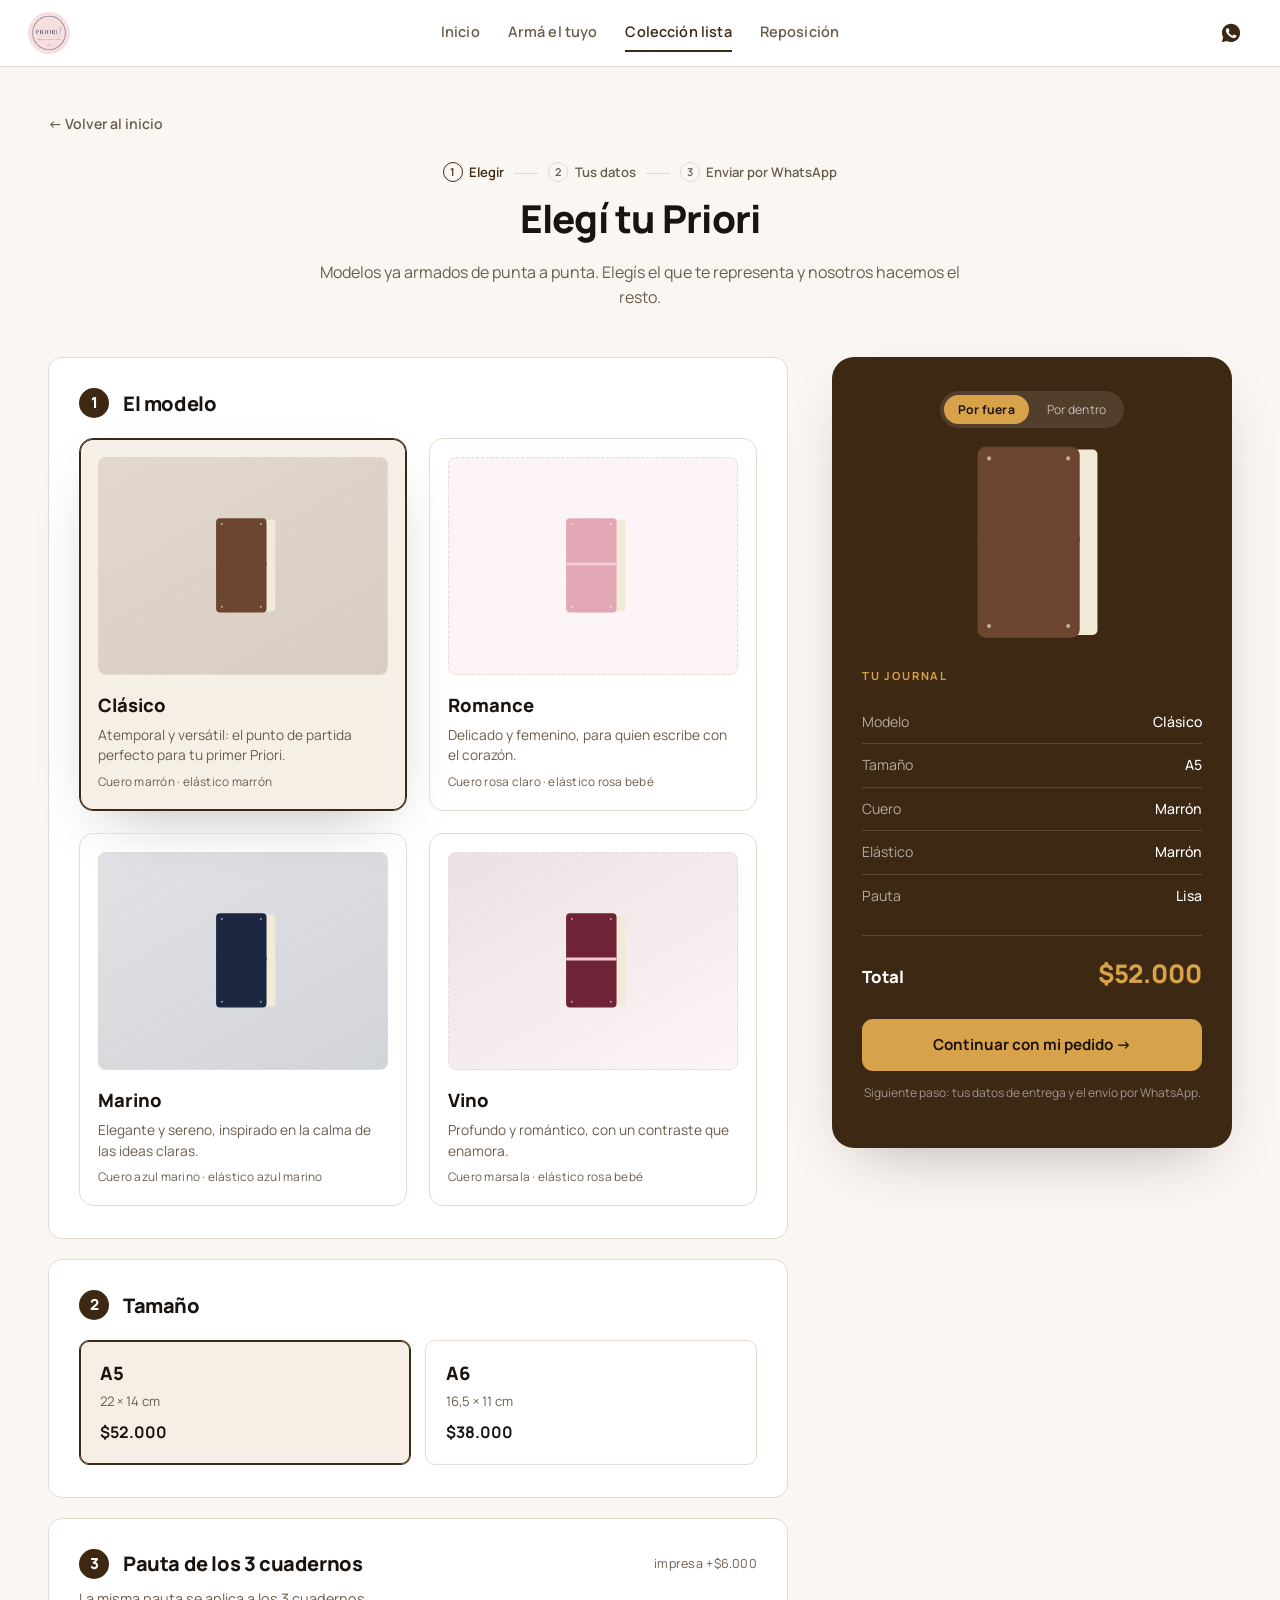
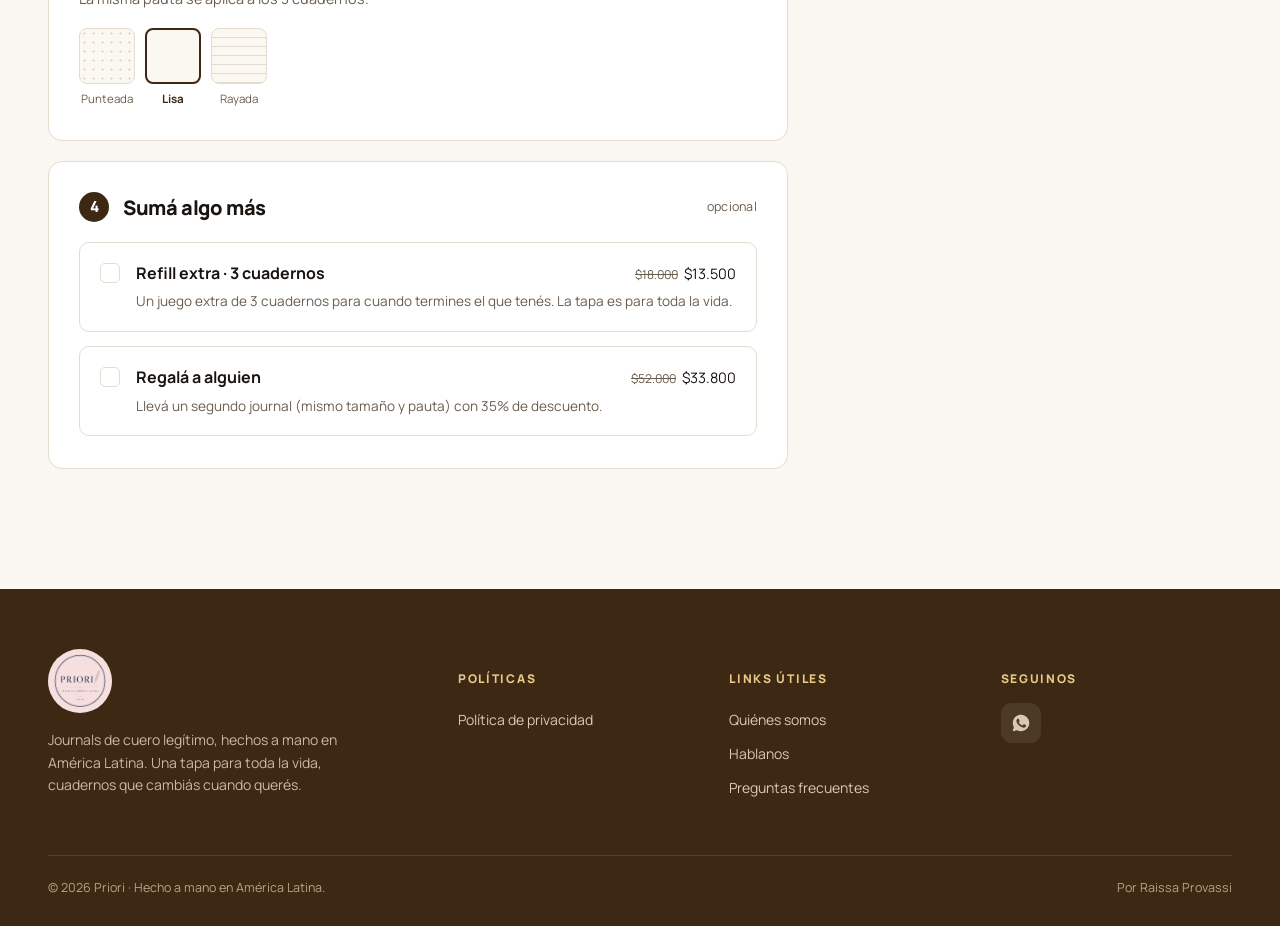
==== coleccion.html @ b3c318c1 "Rebuild do site Priori baseado na estrutura do Estudio Relier Site multi-pagina (index, personalizar" ====
<!DOCTYPE html>
<html lang="es">
<head>
<meta charset="UTF-8">
<meta name="viewport" content="width=device-width, initial-scale=1.0">
<title>Elegí tu Priori · Colección lista</title>
<meta name="description" content="Modelos Priori ya armados de punta a punta. Elegí el que te representa y nosotros hacemos el resto.">
<link rel="stylesheet" href="assets/css/tokens.css">
<link rel="stylesheet" href="assets/css/layout.css">
<link rel="stylesheet" href="assets/css/configurator.css">
</head>
<body data-page="coleccion">

<div id="site-nav"></div>

<div class="flow-page">
  <div class="container">
    <a class="flow-back" href="index.html">← Volver al inicio</a>
    <div class="flow-steps">
      <div class="flow-step now"><span class="dot">1</span> Elegir</div>
      <div class="flow-sep"></div>
      <div class="flow-step"><span class="dot">2</span> Tus datos</div>
      <div class="flow-sep"></div>
      <div class="flow-step"><span class="dot">3</span> Enviar por WhatsApp</div>
    </div>
    <div class="flow-head">
      <h1>Elegí tu Priori</h1>
      <p>Modelos ya armados de punta a punta. Elegís el que te representa y nosotros hacemos el resto.</p>
    </div>

    <div class="configurator">
      <div class="steps">

        <div class="step-card">
          <div class="step-head"><div class="step-head-left"><span class="step-num">1</span><h3>El modelo</h3></div></div>
          <div class="preset-grid" id="presetGrid"></div>
        </div>

        <div class="step-card">
          <div class="step-head"><div class="step-head-left"><span class="step-num">2</span><h3>Tamaño</h3></div></div>
          <div class="option-grid" id="collSizeGrid"></div>
        </div>

        <div class="step-card">
          <div class="step-head">
            <div class="step-head-left"><span class="step-num">3</span><h3>Pauta de los 3 cuadernos</h3></div>
            <span class="step-note">impresa +<span id="collPautaHint"></span></span>
          </div>
          <p class="step-sub">La misma pauta se aplica a los 3 cuadernos.</p>
          <div class="pauta-row" id="collPautaRow"></div>
        </div>

        <div class="step-card">
          <div class="step-head"><div class="step-head-left"><span class="step-num">4</span><h3>Sumá algo más</h3></div><span class="step-note">opcional</span></div>
          <div id="collAddonsWrap"></div>
        </div>

      </div>

      <aside class="sidebar">
        <div class="sidebar-card">
          <div class="preview-tabs" id="collPreviewTabs">
            <button type="button" class="preview-tab active" data-side="fuera">Por fuera</button>
            <button type="button" class="preview-tab" data-side="dentro">Por dentro</button>
          </div>
          <div class="sidebar-preview" id="collPreviewBox"></div>
          <p class="sidebar-title">Tu journal</p>
          <div id="collSummary"></div>
          <div class="sum-total"><span class="k">Total</span><span class="v" id="collTotal">$0</span></div>
          <button class="btn btn-couro btn-block" id="collContinueBtn">Continuar con mi pedido →</button>
          <p class="sidebar-note">Siguiente paso: tus datos de entrega y el envío por WhatsApp.</p>
        </div>
      </aside>
    </div>
  </div>
</div>

<div class="mobile-order-bar" id="mobileOrderBar">
  <div class="moa-total"><span class="lbl">Total</span><span class="val" id="collTotalMobile">$0</span></div>
  <button class="btn btn-couro" id="collContinueBtnMobile">Continuar →</button>
</div>

<div id="site-footer"></div>

<script src="assets/js/data.js"></script>
<script src="assets/js/ui.js"></script>
<script src="assets/js/preview.js"></script>
<script src="assets/js/addons.js"></script>
<script src="assets/js/order.js"></script>
<script src="assets/js/chrome.js"></script>
<script src="assets/js/coleccion.js"></script>
</body>
</html>
---- assets/css/tokens.css ----
/* ============================================================
   PRIORI — tokens de diseño (paleta y tipografía basadas en la
   referencia de la clienta: catalogo.estudiorelier.com)
   ============================================================ */

@import url('https://fonts.googleapis.com/css2?family=Manrope:wght@400;500;600;700;800&display=swap');

:root{
  /* paleta */
  --couro:#3D2913;
  --couro-2:#4d3419;
  --ink:#1a1410;
  --cream:#FAF7F2;
  --card:#F5EFE6;
  --card-2:#E8DFD3;
  --muted:#6B5D4D;
  --marsala:#7d2c3a;
  --line:#e4dccf;
  --gold:#d8a24a;
  --wpp:#25a35a;
  --wpp-dark:#1f8f4e;
  --white:#FFFFFF;

  --shadow: 0 24px 60px -28px rgba(26,20,16,.35);
  --r-sm:10px;
  --r-md:14px;
  --r-lg:22px;
  --container:1240px;
  --ff-body:'Manrope', -apple-system, sans-serif;
}

*,*::before,*::after{ box-sizing:border-box; }
html{ scroll-behavior:smooth; }
@media (prefers-reduced-motion: reduce){
  html{ scroll-behavior:auto; }
  *,*::before,*::after{ animation-duration:.001ms !important; transition-duration:.001ms !important; scroll-behavior:auto !important; }
}
body{
  margin:0;
  background:var(--cream);
  color:var(--ink);
  font-family:var(--ff-body);
  font-weight:400;
  font-size:16px;
  line-height:1.6;
  -webkit-font-smoothing:antialiased;
}
h1,h2,h3,h4{
  font-family:var(--ff-body);
  color:var(--ink);
  font-weight:800;
  line-height:1.15;
  letter-spacing:-.02em;
  margin:0 0 .5em;
}
p{ margin:0 0 1em; color:var(--muted); }
a{ color:inherit; text-decoration:none; }
img,svg{ display:block; max-width:100%; }
button{ font-family:inherit; cursor:pointer; }
input,textarea,select{ font-family:inherit; font-size:1rem; }
:focus-visible{ outline:2px solid var(--couro); outline-offset:2px; }

.container{ max-width:var(--container); margin:0 auto; padding:0 28px; }
.eyebrow{
  font-family:var(--ff-body); text-transform:uppercase; letter-spacing:.16em;
  font-size:.72rem; font-weight:700; color:var(--marsala); margin:0 0 .8em;
}
.section{ padding:96px 0; }
@media (max-width:720px){ .section{ padding:64px 0; } }
.center{ text-align:center; }
.lede{ font-size:1.1rem; color:var(--muted); max-width:56ch; }
.center .lede{ margin-left:auto; margin-right:auto; }

/* botões */
.btn{
  display:inline-flex; align-items:center; justify-content:center; gap:.5em;
  font-family:var(--ff-body); font-weight:700; font-size:.95rem;
  padding:.95rem 1.8rem; border-radius:11px; border:none; cursor:pointer;
  transition: background .15s ease, transform .15s ease, box-shadow .15s ease, border-color .15s ease;
  white-space:nowrap;
}
.btn-couro{ background:var(--couro); color:#fff; }
.btn-couro:hover{ background:var(--couro-2); transform:translateY(-1px); }
.btn-ghost{ background:#fff; color:var(--couro); border:1.5px solid var(--line); }
.btn-ghost:hover{ border-color:var(--couro); }
.btn-ghost.on-dark{ background:transparent; color:#fff; border-color:rgba(255,255,255,.4); }
.btn-ghost.on-dark:hover{ border-color:#fff; }
.btn-wpp{ background:var(--wpp); color:#fff; }
.btn-wpp:hover{ background:var(--wpp-dark); }
.btn-block{ width:100%; }
.btn[disabled]{ opacity:.45; cursor:not-allowed; }
.link-arrow{ font-weight:700; color:var(--couro); border-bottom:1px solid var(--line); padding-bottom:2px; transition:border-color .2s; }
.link-arrow:hover{ border-color:var(--couro); }

/* reveal on scroll */
.reveal{ opacity:0; transform:translateY(20px); transition:opacity .7s ease, transform .7s ease; }
.reveal.in-view{ opacity:1; transform:translateY(0); }

/* placeholders de foto (mientras no llegan las fotos reales) */
.photo-slot{
  position:relative; border:1.5px dashed var(--line); border-radius:var(--r-sm);
  background:var(--card); display:flex; align-items:center; justify-content:center; text-align:center;
  overflow:hidden;
}
.photo-slot span{ font-size:.72rem; letter-spacing:.04em; color:var(--muted); padding:0 10px; }
.photo-slot.on-dark{ border-color:rgba(255,255,255,.3); background:rgba(255,255,255,.06); }
.photo-slot.on-dark span{ color:rgba(255,255,255,.6); }

.visually-hidden{ position:absolute; width:1px; height:1px; overflow:hidden; clip:rect(0 0 0 0); }
---- assets/css/layout.css ----
/* ============================================================
   PRIORI — nav, footer y elementos de layout compartidos
   ============================================================ */

/* ---- nav ---- */
.pr-nav{ position:sticky; top:0; z-index:200; background:#fff; border-bottom:1px solid var(--line); }
.pr-nav-in{ max-width:1280px; margin:0 auto; padding:0 28px; height:66px; display:grid; grid-template-columns:1fr auto 1fr; align-items:center; gap:16px; }
.pr-logo{ justify-self:start; display:flex; align-items:center; }
.pr-logo img{ height:42px; width:42px; border-radius:50%; display:block; }
.pr-links{ justify-self:center; display:flex; gap:28px; }
.pr-links a{ color:var(--muted); font-size:14.5px; font-weight:600; letter-spacing:.01em; padding:6px 0; border-bottom:2px solid transparent; white-space:nowrap; transition:color .15s, border-color .15s; }
.pr-links a:hover{ color:var(--couro); }
.pr-links a.on{ color:var(--couro); border-bottom-color:var(--couro); }
.pr-right{ justify-self:end; display:flex; align-items:center; }
.pr-wpp-link{ display:flex; align-items:center; justify-content:center; color:var(--couro); width:42px; height:42px; border-radius:11px; transition:background .15s; }
.pr-wpp-link:hover{ background:var(--card); }
.pr-wpp-link svg{ width:22px; height:22px; }
.pr-burger{ display:none; width:42px; height:42px; border:none; background:none; cursor:pointer; flex-direction:column; justify-content:center; align-items:center; gap:5px; border-radius:11px; }
.pr-burger:hover{ background:var(--card); }
.pr-burger span{ width:22px; height:2px; background:var(--couro); border-radius:2px; transition:transform .2s, opacity .2s; }
.pr-nav.menu-open .pr-burger span:nth-child(1){ transform:translateY(7px) rotate(45deg); }
.pr-nav.menu-open .pr-burger span:nth-child(2){ opacity:0; }
.pr-nav.menu-open .pr-burger span:nth-child(3){ transform:translateY(-7px) rotate(-45deg); }
@media (max-width:920px){
  .pr-nav-in{ grid-template-columns:1fr auto; padding:0 18px; }
  .pr-burger{ display:flex; }
  .pr-links{
    position:absolute; top:66px; left:0; right:0; background:#fff; border-bottom:1px solid var(--line);
    flex-direction:column; gap:0; padding:6px 0; box-shadow:0 22px 30px -18px rgba(26,20,16,.25);
    transform:translateY(-10px); opacity:0; pointer-events:none; transition:opacity .2s, transform .2s;
  }
  .pr-nav.menu-open .pr-links{ opacity:1; transform:none; pointer-events:auto; }
  .pr-links a{ padding:14px 22px; width:100%; border-bottom:none; }
}

/* ---- marquee ---- */
.marquee-strip{ background:var(--card); border-top:1px solid var(--line); border-bottom:1px solid var(--line); padding:14px 0; overflow:hidden; }
.marquee-track{ display:flex; white-space:nowrap; animation:scroll-left 24s linear infinite; width:max-content; will-change:transform; }
@keyframes scroll-left{ from{ transform:translateX(0); } to{ transform:translateX(-50%); } }
.marquee-set{ font-size:.95rem; font-weight:600; color:var(--muted); letter-spacing:.01em; }

/* ---- flow steps (indicador de pasos) ---- */
.flow-page{ background:var(--cream); min-height:100vh; padding:44px 0 100px; }
.flow-back{ display:inline-flex; align-items:center; gap:.5em; color:var(--muted); font-size:.88rem; margin-bottom:26px; font-weight:600; }
.flow-back:hover{ color:var(--couro); }
.flow-steps{ display:flex; justify-content:center; gap:10px; margin-bottom:14px; flex-wrap:wrap; }
.flow-step{ display:flex; align-items:center; gap:.5em; font-size:.82rem; color:var(--muted); font-weight:600; }
.flow-step .dot{ width:20px; height:20px; border-radius:50%; border:1px solid var(--line); display:flex; align-items:center; justify-content:center; font-size:.68rem; }
.flow-step.done .dot{ background:var(--couro); color:#fff; border-color:var(--couro); }
.flow-step.now{ color:var(--couro); }
.flow-step.now .dot{ border-color:var(--couro); color:var(--couro); }
.flow-sep{ width:24px; height:1px; background:var(--line); align-self:center; margin-top:2px; }
.flow-head{ text-align:center; max-width:640px; margin:0 auto 46px; }
.flow-head h1{ font-size:clamp(1.8rem,3.6vw,2.4rem); }
.flow-head p{ color:var(--muted); }
.flow-eyebrow{ text-align:center; }

/* ---- footer ---- */
.pr-foot{ background:var(--couro); color:#e6d9c8; padding:60px 0 28px; }
.pr-foot-in{ max-width:1240px; margin:0 auto; padding:0 28px; }
.pr-foot .foot-grid{ display:grid; grid-template-columns:1.6fr 1fr 1fr 1fr; gap:40px; }
.pr-foot .foot-brand .flogo{ width:64px; height:64px; border-radius:50%; margin-bottom:16px; }
.pr-foot .foot-brand p{ font-size:14px; color:#c9b8a2; line-height:1.6; max-width:34ch; }
.pr-foot .foot-col h5{ font-size:12px; font-weight:800; letter-spacing:.14em; text-transform:uppercase; color:#e9c98a; margin-bottom:14px; }
.pr-foot .foot-col a{ display:block; font-size:14px; color:#d8c8b4; padding:6px 0; transition:color .15s; }
.pr-foot .foot-col a:hover{ color:#fff; }
.pr-foot .foot-social{ display:flex; gap:12px; margin-top:2px; }
.pr-foot .foot-social a{ width:40px; height:40px; border-radius:11px; background:rgba(255,255,255,.08); display:flex; align-items:center; justify-content:center; padding:0; transition:background .15s; }
.pr-foot .foot-social a:hover{ background:rgba(255,255,255,.18); }
.pr-foot .foot-social svg{ width:20px; height:20px; }
.pr-foot .foot-bottom{ margin-top:44px; padding-top:22px; border-top:1px solid rgba(255,255,255,.12); display:flex; justify-content:space-between; gap:16px; flex-wrap:wrap; font-size:12.5px; color:#b7a488; }
@media (max-width:1000px){
  .pr-foot .foot-grid{ grid-template-columns:1fr 1fr; gap:32px; }
  .pr-foot .foot-brand{ grid-column:1/-1; }
}
@media (max-width:560px){ .pr-foot .foot-grid{ grid-template-columns:1fr; } }

/* ---- páginas de contenido (sobre, dudas, privacidad) ---- */
.pr-doc{ max-width:760px; margin:0 auto; padding:60px 28px 90px; }
.pr-doc .eyebrow{ text-align:left; }
.pr-doc h1{ font-size:clamp(28px,5vw,42px); margin-top:8px; }
.pr-doc .upd{ color:var(--muted); font-size:13.5px; margin-top:8px; }
.pr-doc article{ margin-top:14px; }
.pr-doc article h2{ font-size:20px; font-weight:800; margin-top:34px; }
.pr-doc article p{ color:#4a4034; margin-top:12px; line-height:1.75; }
.pr-doc article ul{ margin-top:12px; padding-left:22px; }
.pr-doc article li{ color:#4a4034; margin-top:7px; line-height:1.7; }
.pr-doc article a{ color:var(--couro); font-weight:600; }
.pr-doc .pendiente{ color:var(--marsala); font-weight:700; font-style:italic; }
.pr-doc .doc-cta{ margin-top:40px; padding-top:28px; border-top:1px solid var(--line); }

/* ---- FAQ (details/summary nativo) ---- */
.faq-item{ border-bottom:1px solid var(--line); padding:22px 0; }
.faq-item summary{ cursor:pointer; font-weight:700; color:var(--ink); font-size:1.02rem; list-style:none; display:flex; justify-content:space-between; align-items:center; gap:16px; }
.faq-item summary::-webkit-details-marker{ display:none; }
.faq-item summary::after{ content:'+'; font-size:1.4rem; color:var(--couro); flex:none; transition:transform .2s; }
.faq-item[open] summary::after{ content:'−'; }
.faq-item p{ margin-top:12px; color:var(--muted); line-height:1.7; }
---- assets/css/configurator.css ----
/* ============================================================
   PRIORI — configurador (personalizar / colección / reposición)
   y formulario de entrega. Reglas portadas del index.html
   original, con los tokens de color nuevos.
   ============================================================ */

.configurator{ display:grid; grid-template-columns:1fr 400px; gap:44px; align-items:start; }
@media (max-width:980px){ .configurator{ grid-template-columns:1fr; } }
.configurator > .steps{ min-width:0; }

.step-card{ background:#fff; border:1px solid var(--line); border-radius:var(--r-md); padding:30px 30px 32px; margin-bottom:20px; }
.step-head{ display:flex; align-items:center; justify-content:space-between; gap:14px; margin-bottom:20px; flex-wrap:wrap; }
.step-head-left{ display:flex; align-items:center; gap:14px; }
.step-num{ width:30px; height:30px; border-radius:50%; background:var(--couro); color:#fff; display:flex; align-items:center; justify-content:center; font-weight:800; font-size:.95rem; flex:none; }
.step-head h3{ font-size:1.25rem; margin:0; }
.step-note{ font-size:.78rem; color:var(--muted); letter-spacing:.02em; }
.step-sub{ color:var(--muted); font-size:.9rem; margin:-12px 0 18px; }

.option-grid{ display:flex; flex-wrap:wrap; gap:14px; }
.size-option{ flex:1 1 220px; border:1px solid var(--line); border-radius:var(--r-sm); padding:18px 20px; cursor:pointer; transition:all .2s; }
.size-option:hover{ border-color:var(--couro); }
.size-option.selected{ border-color:var(--couro); background:var(--card); box-shadow:inset 0 0 0 1px var(--couro); }
.size-option .sz-name{ font-weight:800; font-size:1.15rem; color:var(--ink); }
.size-option .sz-dim{ font-size:.82rem; color:var(--muted); margin:.2em 0 .6em; }
.size-option .sz-price{ font-weight:700; }

.swatch-row{ display:flex; flex-wrap:wrap; gap:18px; }
.swatch-item{ display:flex; flex-direction:column; align-items:center; gap:8px; cursor:pointer; width:64px; }
.swatch{ width:42px; height:42px; border-radius:50%; border:2px solid rgba(0,0,0,.06); box-shadow:inset 0 0 0 1px rgba(255,255,255,.25); transition:box-shadow .2s, transform .2s; }
.swatch-item:hover .swatch{ transform:translateY(-2px); }
.swatch-item.selected .swatch{ box-shadow:0 0 0 3px var(--cream), 0 0 0 5px var(--couro); }
.swatch-item span{ font-size:.72rem; color:var(--muted); text-align:center; line-height:1.2; }
.swatch-item.selected span{ color:var(--couro); font-weight:700; }

.notebook-block{ border:1px solid var(--line); border-radius:var(--r-sm); padding:22px; margin-bottom:16px; }
.notebook-block:last-child{ margin-bottom:0; }
.notebook-block h4{ font-weight:800; font-size:.85rem; text-transform:uppercase; letter-spacing:.08em; color:var(--couro); margin-bottom:16px; }
.nb-row{ margin-bottom:14px; }
.nb-row:last-child{ margin-bottom:0; }
.nb-label{ font-size:.74rem; text-transform:uppercase; letter-spacing:.1em; color:var(--muted); margin-bottom:8px; display:block; }
.pauta-row{ display:flex; gap:10px; flex-wrap:wrap; }
.pauta-option{ display:flex; flex-direction:column; align-items:center; gap:6px; cursor:pointer; }
.pauta-swatch{ width:56px; height:56px; border-radius:8px; border:1px solid var(--line); background:#fbf8f2; position:relative; overflow:hidden; }
.pauta-option.selected .pauta-swatch{ border:2px solid var(--couro); }
.pauta-swatch.p-rayada{ background-image:repeating-linear-gradient(transparent, transparent 8px, var(--line) 8px, var(--line) 9px); }
.pauta-swatch.p-punteada{ background-image:radial-gradient(var(--line) 1px, transparent 1.4px); background-size:9px 9px; }
.pauta-option span{ font-size:.72rem; color:var(--muted); }
.pauta-option.selected span{ color:var(--couro); font-weight:700; }
.nb-price-hint{ font-size:.72rem; color:var(--muted); margin-left:6px; }

.toggle-row{ display:flex; align-items:center; justify-content:space-between; gap:20px; }
.toggle{ position:relative; width:46px; height:26px; background:var(--line); border-radius:999px; flex:none; cursor:pointer; transition:background .25s; }
.toggle::after{ content:''; position:absolute; top:3px; left:3px; width:20px; height:20px; background:#fff; border-radius:50%; transition:transform .25s; box-shadow:0 1px 3px rgba(0,0,0,.25); }
.toggle.on{ background:var(--couro); }
.toggle.on::after{ transform:translateX(20px); }
.engrave-input{ margin-top:16px; display:none; }
.engrave-input.show{ display:block; }
.engrave-input input{ width:100%; padding:.85em 1em; border:1px solid var(--line); border-radius:8px; background:var(--cream); }

.chip-grid{ display:flex; flex-wrap:wrap; gap:12px; }
.chip{ border:1px solid var(--line); border-radius:999px; padding:.6em 1.1em; font-size:.85rem; display:flex; align-items:center; gap:.5em; transition:all .2s; cursor:pointer; }
.chip:hover{ border-color:var(--couro); }
.chip.selected{ background:var(--couro); color:#fff; border-color:var(--couro); }
.chip .chip-price{ opacity:.65; font-size:.8em; }
.charm-chip{ padding:.5em .95em .5em .5em; gap:.75em; }
.charm-photo{ width:38px; height:38px; border-radius:50%; border:1.5px dashed var(--line); display:flex; align-items:center; justify-content:center; font-size:1.2rem; background:var(--cream); flex:none; transition:border-color .2s; }
.charm-chip.selected .charm-photo{ border-color:var(--gold); background:rgba(255,255,255,.15); }
.charm-info{ display:flex; flex-direction:column; align-items:flex-start; line-height:1.35; gap:1px; }
.charm-name{ font-size:.85rem; }
.charm-chip .chip-price{ font-size:.72rem; }

.addon-card{ display:flex; align-items:flex-start; gap:16px; border:1px solid var(--line); border-radius:var(--r-sm); padding:18px 20px; margin-bottom:14px; cursor:pointer; }
.addon-card:last-child{ margin-bottom:0; }
.addon-card:hover{ border-color:var(--couro); }
.addon-card.selected{ border-color:var(--couro); background:var(--card); }
.addon-check{ width:20px; height:20px; border-radius:5px; border:1px solid var(--line); flex:none; margin-top:2px; display:flex; align-items:center; justify-content:center; font-size:.7rem; color:#fff; }
.addon-card.selected .addon-check{ background:var(--couro); border-color:var(--couro); }
.addon-body{ flex:1; }
.addon-top{ display:flex; justify-content:space-between; gap:12px; align-items:baseline; }
.addon-top strong{ font-weight:700; }
.addon-price{ white-space:nowrap; font-size:.9rem; }
.addon-price .was{ text-decoration:line-through; color:var(--muted); margin-right:6px; font-size:.85em; }
.addon-body p{ margin:.35em 0 0; font-size:.85rem; color:var(--muted); }

.preset-grid{ display:grid; grid-template-columns:repeat(2,1fr); gap:22px; }
@media (max-width:700px){ .preset-grid{ grid-template-columns:1fr; } }
.preset-card{ border:1.5px solid var(--line); border-radius:var(--r-md); padding:18px; cursor:pointer; display:flex; flex-direction:column; gap:16px; transition:all .2s; }
.preset-card:hover{ border-color:var(--couro); transform:translateY(-3px); }
.preset-card.selected{ border-color:var(--couro); background:var(--card); box-shadow:inset 0 0 0 1px var(--couro), var(--shadow); }
.preset-photo{ width:100%; aspect-ratio:4/3; border-radius:calc(var(--r-md) - 6px); overflow:hidden; position:relative; display:flex; align-items:center; justify-content:center; }
.preset-photo .journal-svg-preset{ width:74px; }
.preset-card-body{ display:flex; align-items:flex-start; justify-content:space-between; gap:12px; }
.preset-name{ font-weight:800; font-size:1.15rem; color:var(--ink); }
.preset-copy{ font-size:.86rem; color:var(--muted); margin:.35em 0 0; line-height:1.5; }
.preset-desc{ font-size:.74rem; color:var(--muted); margin-top:.6em; letter-spacing:.02em; }
.preset-price{ font-weight:800; font-size:1.15rem; color:var(--marsala); white-space:nowrap; }

/* sidebar (desktop) */
.sidebar{ position:sticky; top:88px; }
.sidebar-card{ background:var(--couro); color:#fff; border-radius:var(--r-lg); padding:34px 30px; box-shadow:var(--shadow); }
.sidebar-preview{ display:flex; justify-content:center; padding:6px 0 22px; min-height:190px; align-items:center; }
.sidebar-preview svg{ width:150px; }
.preview-tabs{ display:flex; gap:4px; background:rgba(255,255,255,.1); padding:4px; border-radius:999px; margin:0 auto 6px; width:max-content; }
.preview-tab{ background:none; border:none; color:rgba(255,255,255,.65); font-family:inherit; font-size:.76rem; letter-spacing:.02em; padding:.5em 1.15em; border-radius:999px; cursor:pointer; transition:all .2s; }
.preview-tab:hover{ color:#fff; }
.preview-tab.active{ background:var(--gold); color:var(--ink); font-weight:700; }
.sidebar-title{ text-transform:uppercase; letter-spacing:.16em; font-size:.7rem; color:var(--gold); margin-bottom:16px; font-weight:700; }
.sum-row{ display:flex; justify-content:space-between; gap:14px; padding:10px 0; border-bottom:1px solid rgba(255,255,255,.14); font-size:.88rem; }
.sum-row:last-of-type{ border-bottom:none; }
.sum-row .k{ color:rgba(255,255,255,.6); }
.sum-row .v{ text-align:right; font-weight:500; }
.sum-total{ display:flex; justify-content:space-between; align-items:baseline; margin-top:18px; padding-top:18px; border-top:1px solid rgba(255,255,255,.14); }
.sum-total .k{ font-weight:800; font-size:1.05rem; }
.sum-total .v{ font-weight:800; font-size:1.6rem; color:var(--gold); }
.sidebar .btn-couro{ margin-top:24px; background:var(--gold); color:var(--ink); }
.sidebar .btn-couro:hover{ background:#e9bd6f; }
.sidebar-note{ text-align:center; font-size:.75rem; color:rgba(255,255,255,.5); margin-top:12px; }

/* barra fija de mobile (reemplaza la sidebar en pantallas chicas) */
.mobile-order-bar{ display:none; }
@media (max-width:980px){
  .sidebar{ display:none; }
  .mobile-order-bar{
    display:flex; align-items:center; justify-content:space-between; gap:16px;
    position:fixed; left:0; right:0; bottom:0; z-index:150;
    background:var(--couro); color:#fff; padding:14px 20px; box-shadow:0 -12px 30px -10px rgba(0,0,0,.35);
  }
  .mobile-order-bar .moa-total{ display:flex; flex-direction:column; }
  .mobile-order-bar .moa-total .lbl{ font-size:.68rem; text-transform:uppercase; letter-spacing:.1em; color:rgba(255,255,255,.6); }
  .mobile-order-bar .moa-total .val{ font-weight:800; font-size:1.2rem; color:var(--gold); }
  .mobile-order-bar .btn{ flex:none; }
  .flow-page{ padding-bottom:110px; } /* espacio para no tapar el contenido */
}

/* delivery form */
.delivery-grid{ display:grid; grid-template-columns:1fr 400px; gap:44px; align-items:start; }
@media (max-width:980px){ .delivery-grid{ grid-template-columns:1fr; } }
.delivery-grid > .form-card{ min-width:0; }
.form-card{ background:#fff; border:1px solid var(--line); border-radius:var(--r-md); padding:34px; }
.form-eyebrow{ text-transform:uppercase; letter-spacing:.14em; font-size:.72rem; color:var(--marsala); font-weight:700; margin-bottom:1.4em; }
.form-grid{ display:grid; grid-template-columns:1fr 1fr; gap:20px; }
.form-grid .full{ grid-column:1/-1; }
@media (max-width:560px){ .form-grid{ grid-template-columns:1fr; } .form-grid .full{ grid-column:auto; } }
.field label{ display:block; font-size:.82rem; color:var(--ink); margin-bottom:.5em; font-weight:600; }
.field label .req{ color:var(--marsala); }
.field input, .field textarea{ width:100%; padding:.85em 1em; border:1px solid var(--line); border-radius:8px; background:var(--cream); color:var(--ink); }
.field input:focus, .field textarea:focus{ border-color:var(--couro); background:#fff; }
.field textarea{ resize:vertical; min-height:90px; }
.form-submit-note{ text-align:center; font-size:.8rem; color:var(--muted); margin-top:14px; }

.empty-state{ text-align:center; padding:60px 20px; color:var(--muted); }
.empty-state a{ color:var(--couro); font-weight:700; }
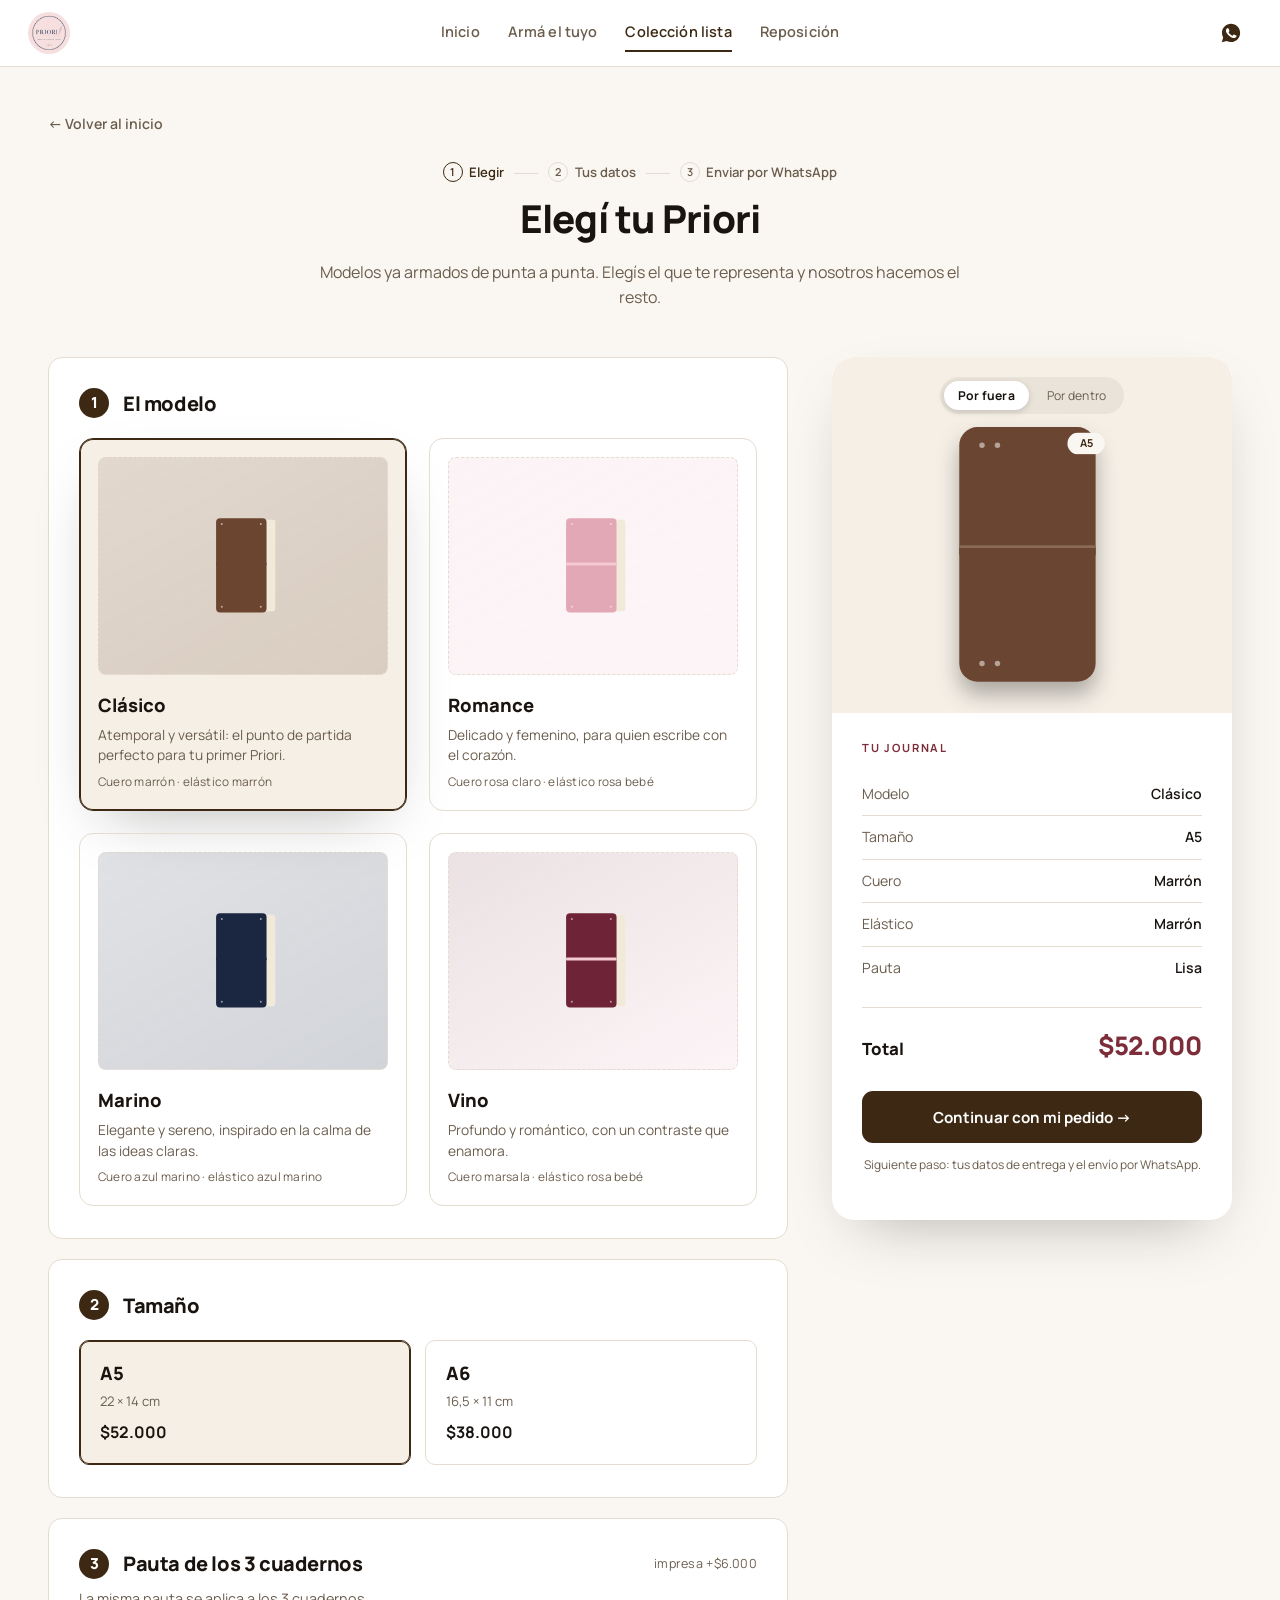
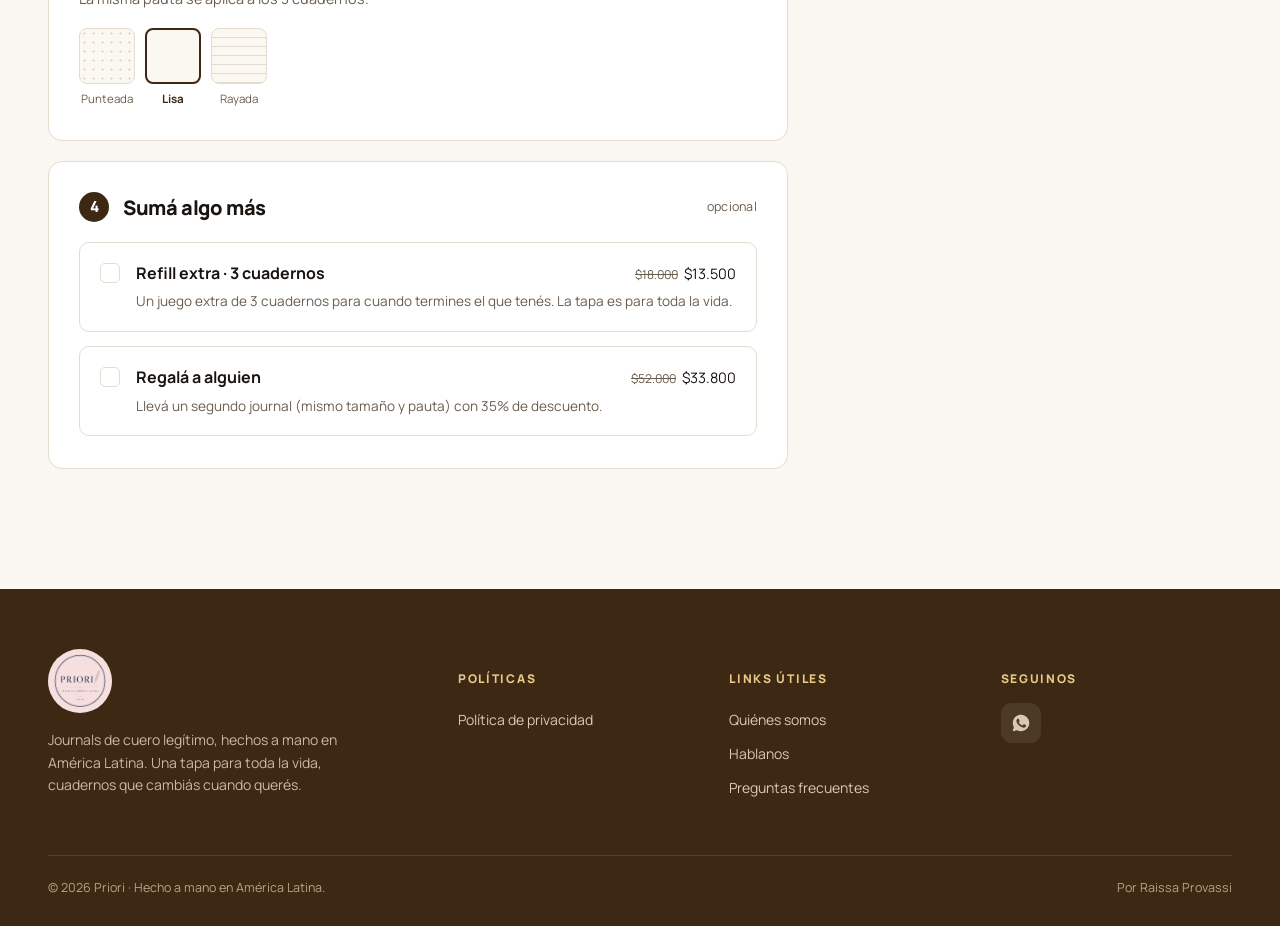
==== commit 32ffa7a7: "Rediseña la sidebar de preview siguiendo la referencia al detalle Fondo beige para la tapa/tabs (ant" ====
--- a/coleccion.html
+++ b/coleccion.html
@@ -59,11 +59,13 @@
 
       <aside class="sidebar">
         <div class="sidebar-card">
-          <div class="preview-tabs" id="collPreviewTabs">
-            <button type="button" class="preview-tab active" data-side="fuera">Por fuera</button>
-            <button type="button" class="preview-tab" data-side="dentro">Por dentro</button>
+          <div class="preview-block">
+            <div class="preview-tabs" id="collPreviewTabs">
+              <button type="button" class="preview-tab active" data-side="fuera">Por fuera</button>
+              <button type="button" class="preview-tab" data-side="dentro">Por dentro</button>
+            </div>
+            <div class="sidebar-preview" id="collPreviewBox"></div>
           </div>
-          <div class="sidebar-preview" id="collPreviewBox"></div>
           <p class="sidebar-title">Tu journal</p>
           <div id="collSummary"></div>
           <div class="sum-total"><span class="k">Total</span><span class="v" id="collTotal">$0</span></div>
--- a/assets/css/configurator.css
+++ b/assets/css/configurator.css
@@ -95,26 +95,28 @@
 .preset-desc{ font-size:.74rem; color:var(--muted); margin-top:.6em; letter-spacing:.02em; }
 .preset-price{ font-weight:800; font-size:1.15rem; color:var(--marsala); white-space:nowrap; }
 
-/* sidebar (desktop) */
+/* sidebar (desktop) — tarjeta clara, como en la referencia: la vista previa
+   vive en un bloque beige que llega hasta el borde de la tarjeta, y el resto
+   (resumen, total, botón) queda en blanco con texto oscuro. */
 .sidebar{ position:sticky; top:88px; }
-.sidebar-card{ background:var(--couro); color:#fff; border-radius:var(--r-lg); padding:34px 30px; box-shadow:var(--shadow); }
-.sidebar-preview{ display:flex; justify-content:center; padding:6px 0 22px; min-height:190px; align-items:center; }
+.sidebar-card{ background:#fff; color:var(--ink); border-radius:var(--r-lg); padding:34px 30px; box-shadow:var(--shadow); overflow:hidden; }
+.preview-block{ background:var(--card); margin:-34px -30px 26px; padding:20px 0 22px; border-radius:var(--r-lg) var(--r-lg) 0 0; }
+.sidebar-preview{ display:flex; justify-content:center; align-items:center; min-height:170px; }
 .sidebar-preview svg{ width:150px; }
-.preview-tabs{ display:flex; gap:4px; background:rgba(255,255,255,.1); padding:4px; border-radius:999px; margin:0 auto 6px; width:max-content; }
-.preview-tab{ background:none; border:none; color:rgba(255,255,255,.65); font-family:inherit; font-size:.76rem; letter-spacing:.02em; padding:.5em 1.15em; border-radius:999px; cursor:pointer; transition:all .2s; }
-.preview-tab:hover{ color:#fff; }
-.preview-tab.active{ background:var(--gold); color:var(--ink); font-weight:700; }
-.sidebar-title{ text-transform:uppercase; letter-spacing:.16em; font-size:.7rem; color:var(--gold); margin-bottom:16px; font-weight:700; }
-.sum-row{ display:flex; justify-content:space-between; gap:14px; padding:10px 0; border-bottom:1px solid rgba(255,255,255,.14); font-size:.88rem; }
+.preview-tabs{ display:flex; gap:4px; background:rgba(0,0,0,.05); padding:4px; border-radius:999px; margin:0 auto 4px; width:max-content; }
+.preview-tab{ background:none; border:none; color:var(--muted); font-family:inherit; font-size:.76rem; letter-spacing:.02em; padding:.5em 1.15em; border-radius:999px; cursor:pointer; transition:all .2s; }
+.preview-tab:hover{ color:var(--ink); }
+.preview-tab.active{ background:#fff; color:var(--ink); font-weight:700; box-shadow:0 2px 6px rgba(0,0,0,.15); }
+.sidebar-title{ text-transform:uppercase; letter-spacing:.16em; font-size:.7rem; color:var(--marsala); margin-bottom:16px; font-weight:700; }
+.sum-row{ display:flex; justify-content:space-between; gap:14px; padding:10px 0; border-bottom:1px solid var(--line); font-size:.88rem; }
 .sum-row:last-of-type{ border-bottom:none; }
-.sum-row .k{ color:rgba(255,255,255,.6); }
-.sum-row .v{ text-align:right; font-weight:500; }
-.sum-total{ display:flex; justify-content:space-between; align-items:baseline; margin-top:18px; padding-top:18px; border-top:1px solid rgba(255,255,255,.14); }
+.sum-row .k{ color:var(--muted); }
+.sum-row .v{ text-align:right; font-weight:600; color:var(--ink); }
+.sum-total{ display:flex; justify-content:space-between; align-items:baseline; margin-top:18px; padding-top:18px; border-top:1px solid var(--line); }
 .sum-total .k{ font-weight:800; font-size:1.05rem; }
-.sum-total .v{ font-weight:800; font-size:1.6rem; color:var(--gold); }
-.sidebar .btn-couro{ margin-top:24px; background:var(--gold); color:var(--ink); }
-.sidebar .btn-couro:hover{ background:#e9bd6f; }
-.sidebar-note{ text-align:center; font-size:.75rem; color:rgba(255,255,255,.5); margin-top:12px; }
+.sum-total .v{ font-weight:800; font-size:1.6rem; color:var(--marsala); }
+.sidebar .btn-couro{ margin-top:24px; }
+.sidebar-note{ text-align:center; font-size:.75rem; color:var(--muted); margin-top:12px; }
 
 /* barra fija de mobile (reemplaza la sidebar en pantallas chicas) */
 .mobile-order-bar{ display:none; }
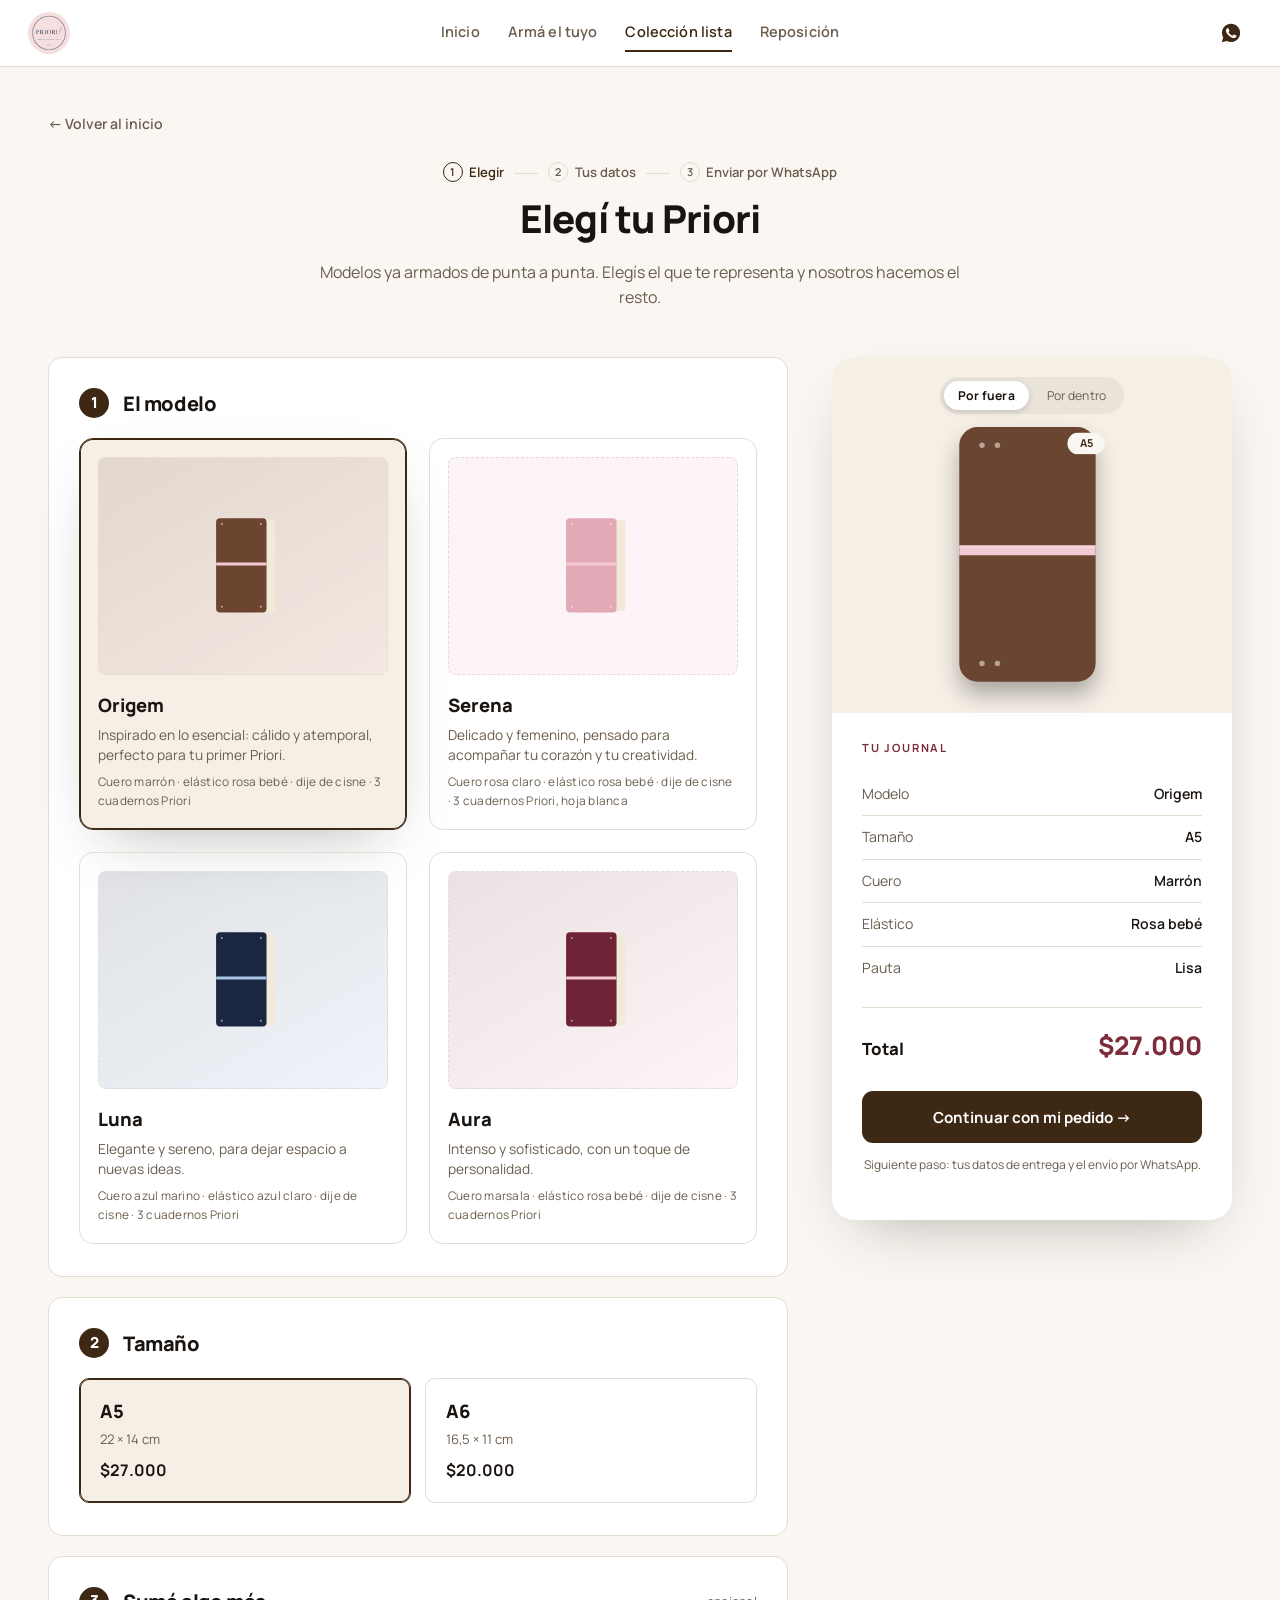
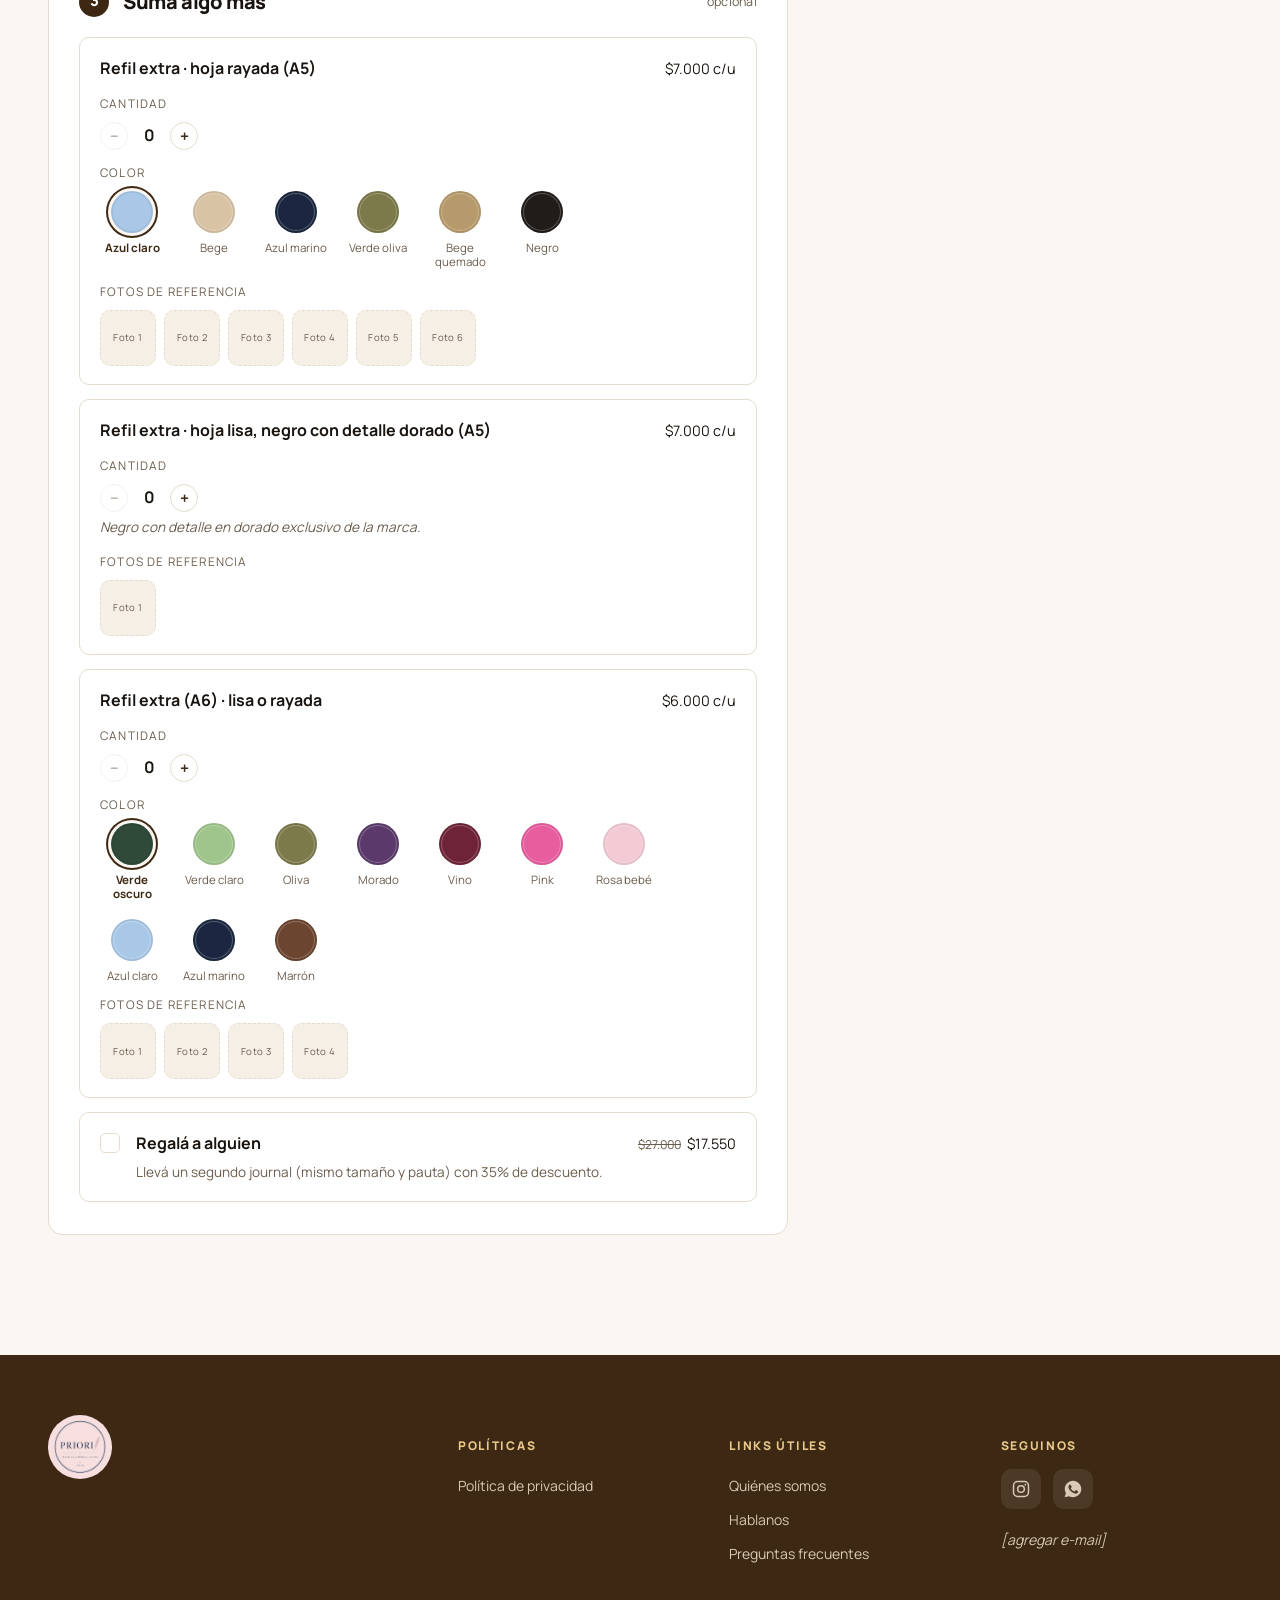
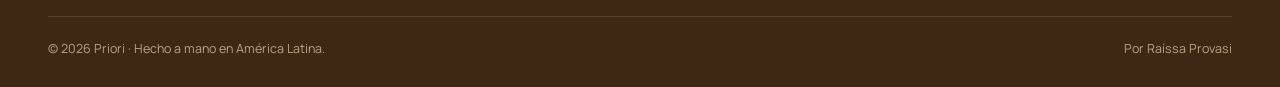
==== commit 7e35b342: "Aplica ajustes do site pedidos pela cliente (PDF Priori) Cobre os pedidos do PDF em todas as telas: " ====
--- a/coleccion.html
+++ b/coleccion.html
@@ -42,16 +42,7 @@
         </div>
 
         <div class="step-card">
-          <div class="step-head">
-            <div class="step-head-left"><span class="step-num">3</span><h3>Pauta de los 3 cuadernos</h3></div>
-            <span class="step-note">impresa +<span id="collPautaHint"></span></span>
-          </div>
-          <p class="step-sub">La misma pauta se aplica a los 3 cuadernos.</p>
-          <div class="pauta-row" id="collPautaRow"></div>
-        </div>
-
-        <div class="step-card">
-          <div class="step-head"><div class="step-head-left"><span class="step-num">4</span><h3>Sumá algo más</h3></div><span class="step-note">opcional</span></div>
+          <div class="step-head"><div class="step-head-left"><span class="step-num">3</span><h3>Sumá algo más</h3></div><span class="step-note">opcional</span></div>
           <div id="collAddonsWrap"></div>
         </div>
 
--- a/assets/css/layout.css
+++ b/assets/css/layout.css
@@ -68,6 +68,8 @@
 .pr-foot .foot-social a{ width:40px; height:40px; border-radius:11px; background:rgba(255,255,255,.08); display:flex; align-items:center; justify-content:center; padding:0; transition:background .15s; }
 .pr-foot .foot-social a:hover{ background:rgba(255,255,255,.18); }
 .pr-foot .foot-social svg{ width:20px; height:20px; }
+.pr-foot .foot-email{ display:block; margin-top:14px; font-size:13px; font-style:italic; color:#c9a06a; padding:0; }
+.pr-foot .foot-email:hover{ color:#fff; }
 .pr-foot .foot-bottom{ margin-top:44px; padding-top:22px; border-top:1px solid rgba(255,255,255,.12); display:flex; justify-content:space-between; gap:16px; flex-wrap:wrap; font-size:12.5px; color:#b7a488; }
 @media (max-width:1000px){
   .pr-foot .foot-grid{ grid-template-columns:1fr 1fr; gap:32px; }
--- a/assets/css/configurator.css
+++ b/assets/css/configurator.css
@@ -82,6 +82,39 @@
 .addon-price .was{ text-decoration:line-through; color:var(--muted); margin-right:6px; font-size:.85em; }
 .addon-body p{ margin:.35em 0 0; font-size:.85rem; color:var(--muted); }
 
+/* refil extra: no es un card clicable entero (tiene controles propios adentro) */
+.refill-extra-card{ cursor:default; flex-direction:column; }
+.refill-extra-card .addon-body{ width:100%; }
+.refill-extra-card .nb-row{ margin-top:14px; margin-bottom:0; }
+.addon-fixed-color{ margin:14px 0 0; font-size:.82rem; color:var(--muted); font-style:italic; }
+
+/* seletor de cantidad (dijes, refis extra) */
+.qty-stepper{ display:inline-flex; align-items:center; gap:10px; }
+.qty-stepper .qty-btn{ width:28px; height:28px; border-radius:50%; border:1px solid var(--line); background:#fff; color:var(--couro); font-size:1rem; font-weight:700; display:flex; align-items:center; justify-content:center; line-height:1; transition:border-color .15s, background .15s; }
+.qty-stepper .qty-btn:hover:not(:disabled){ border-color:var(--couro); background:var(--card); }
+.qty-stepper .qty-btn:disabled{ opacity:.35; cursor:not-allowed; }
+.qty-stepper .qty-val{ min-width:1.4em; text-align:center; font-weight:700; }
+.qty-stepper.mini{ gap:6px; flex:none; }
+.qty-stepper.mini .qty-btn{ width:22px; height:22px; font-size:.85rem; }
+.charm-chip{ flex-wrap:wrap; }
+.charm-chip .qty-stepper.mini{ margin-left:auto; }
+
+/* fotos de referencia en fila (placeholders pequeños, mientras no llegan las fotos reales) */
+.photo-slots-row{ display:flex; flex-wrap:wrap; gap:8px; }
+.mini-photo-slot{ width:56px; height:56px; flex:none; }
+.mini-photo-slot span{ font-size:.6rem; padding:0 4px; }
+
+/* tamaño por cuaderno (Reposición) */
+.nb-size-row{ display:flex; gap:10px; flex-wrap:wrap; }
+.nb-size-option{ border:1px solid var(--line); border-radius:var(--r-sm); padding:10px 16px; cursor:pointer; display:flex; align-items:center; gap:10px; font-size:.85rem; transition:all .2s; }
+.nb-size-option:hover{ border-color:var(--couro); }
+.nb-size-option.selected{ border-color:var(--couro); background:#fff; box-shadow:inset 0 0 0 1px var(--couro); font-weight:700; }
+.nb-size-price{ color:var(--muted); font-size:.82rem; }
+.nb-size-option.selected .nb-size-price{ color:var(--couro); }
+
+/* textarea de notas dentro del configurador (Detalles extra) */
+.field-note{ margin-top:18px; }
+
 .preset-grid{ display:grid; grid-template-columns:repeat(2,1fr); gap:22px; }
 @media (max-width:700px){ .preset-grid{ grid-template-columns:1fr; } }
 .preset-card{ border:1.5px solid var(--line); border-radius:var(--r-md); padding:18px; cursor:pointer; display:flex; flex-direction:column; gap:16px; transition:all .2s; }
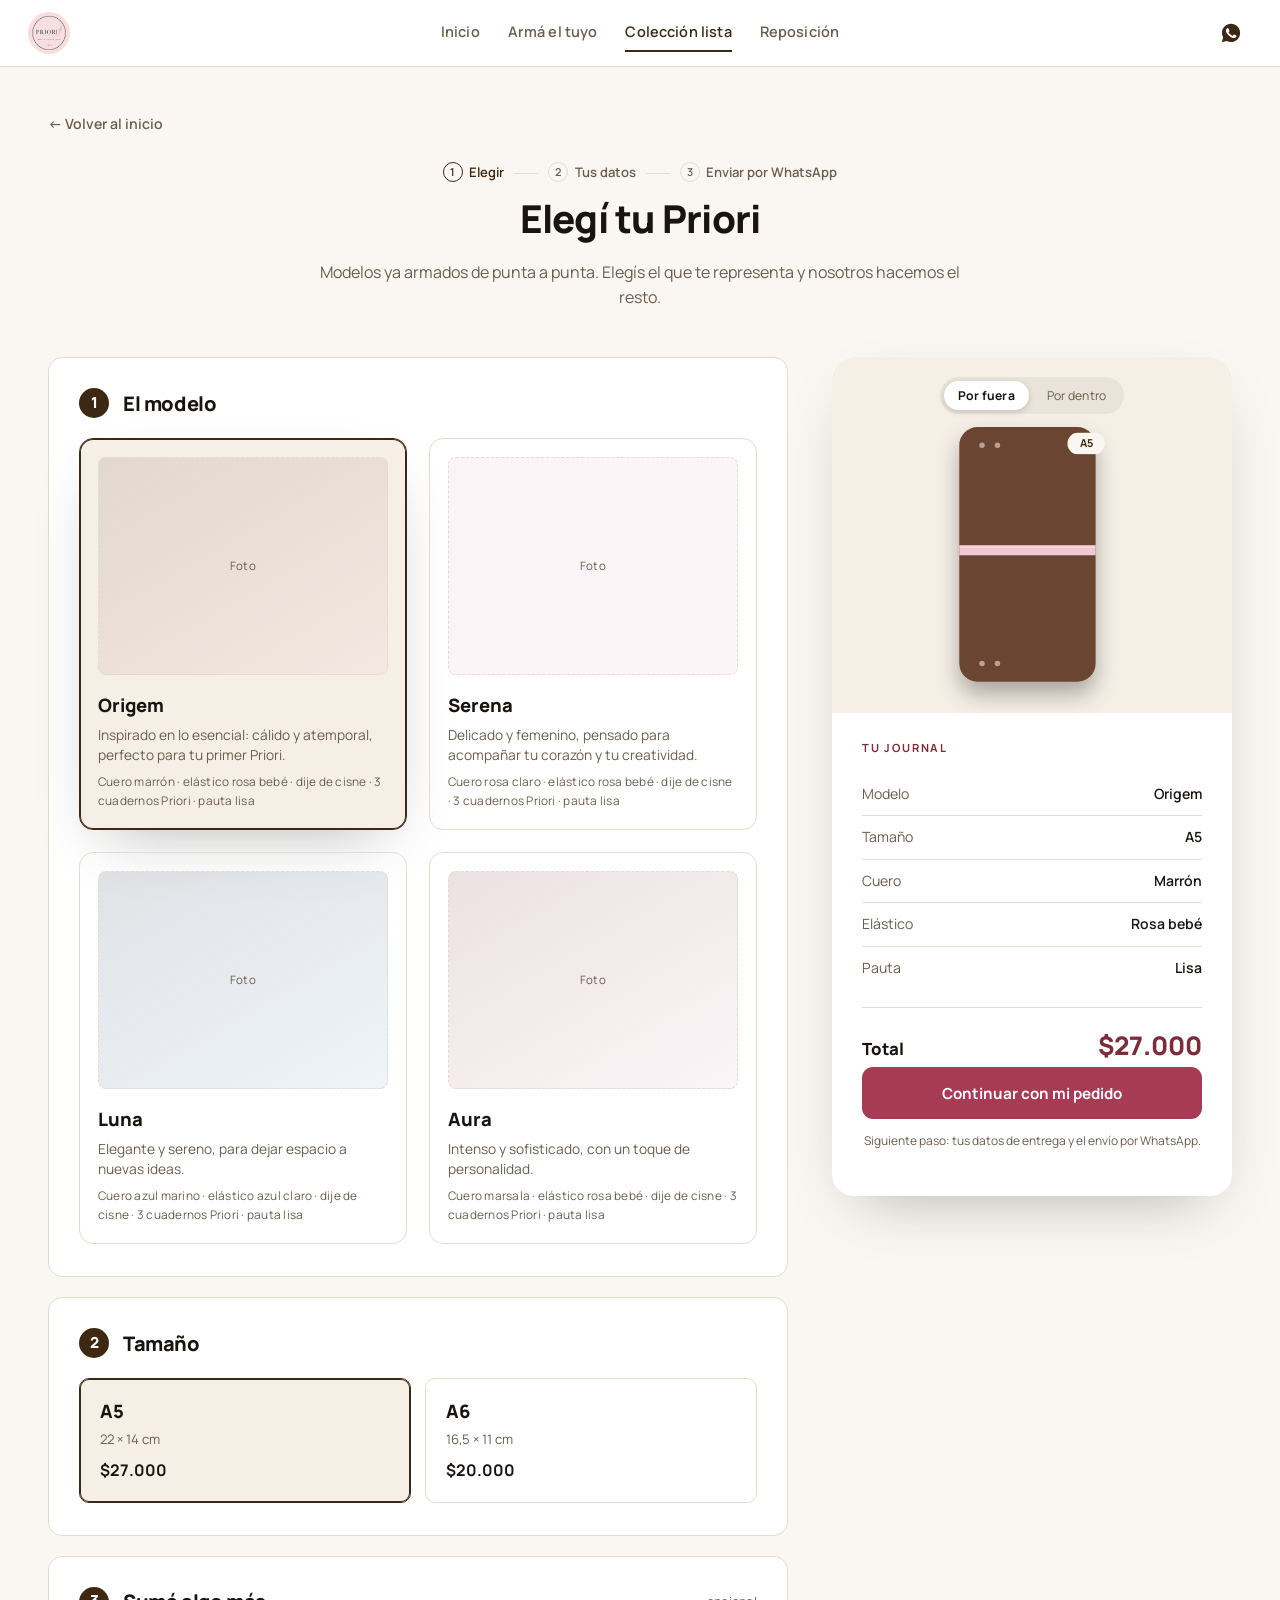
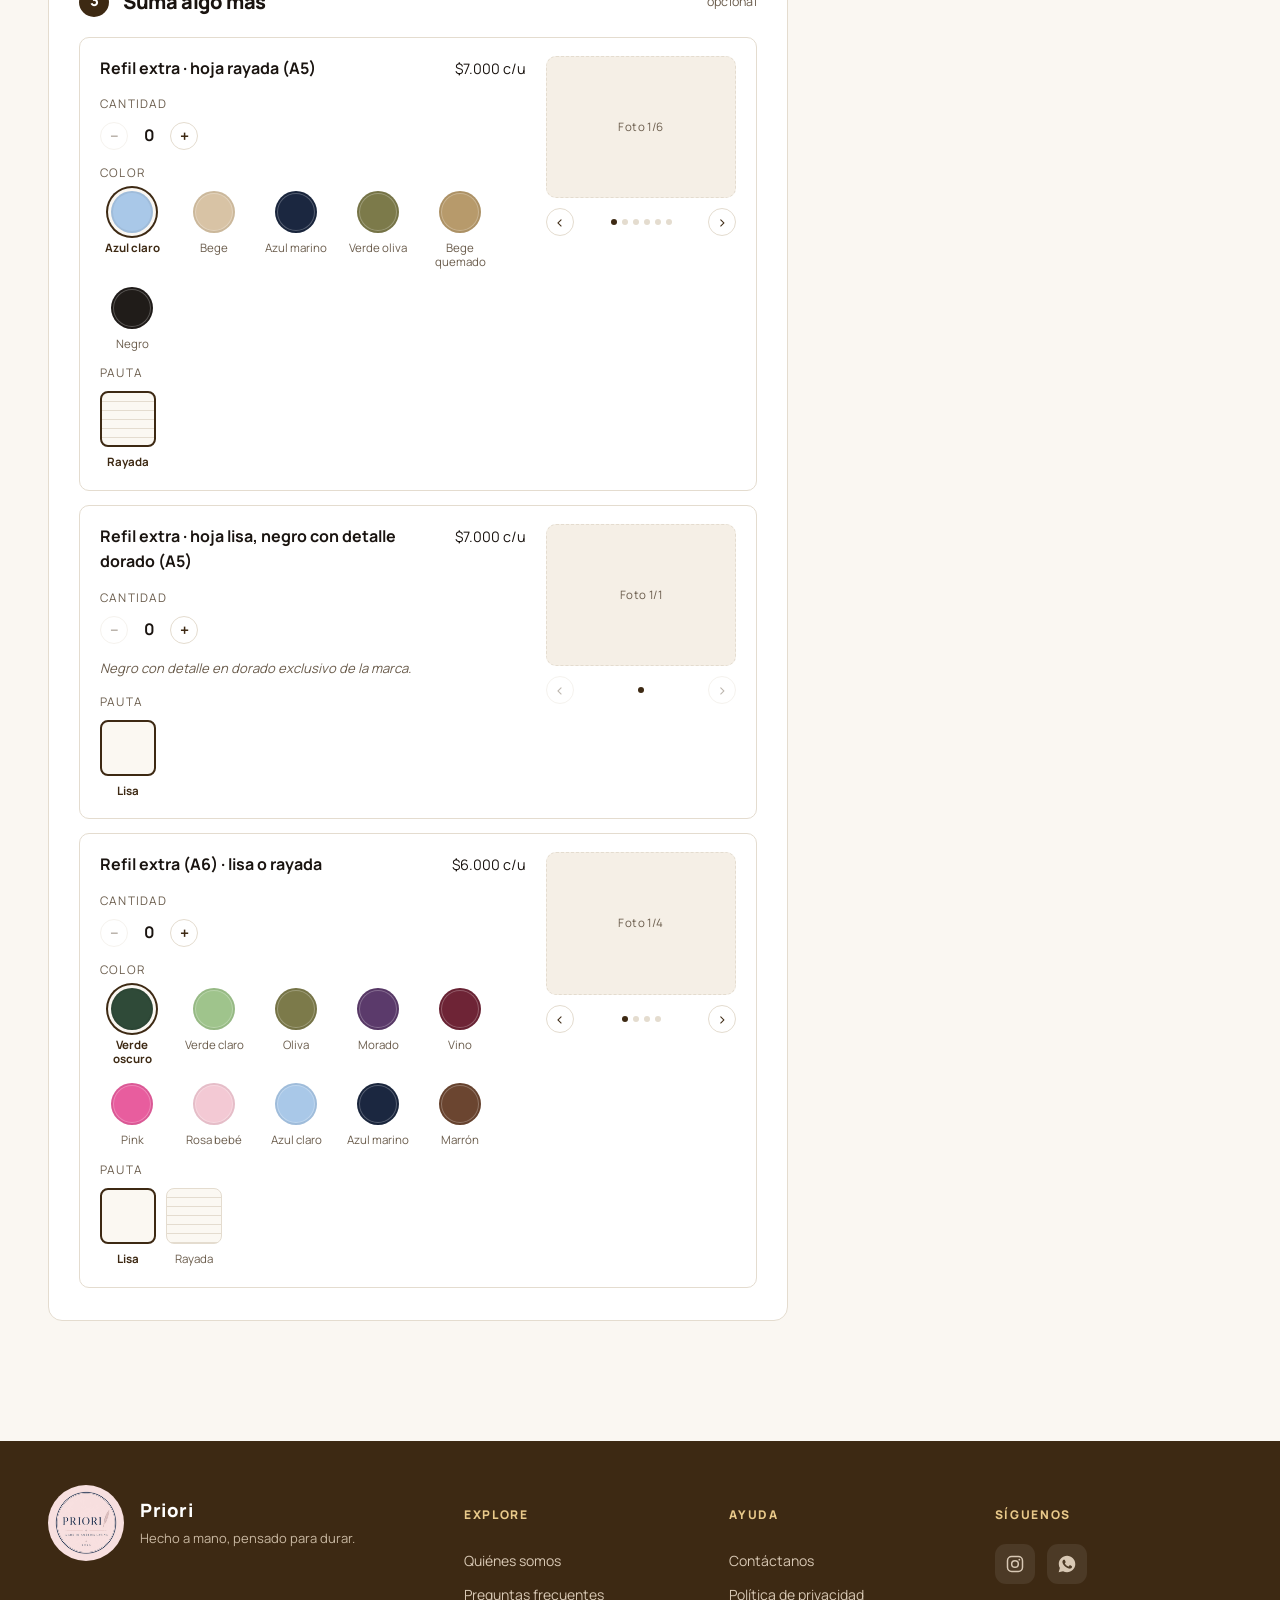
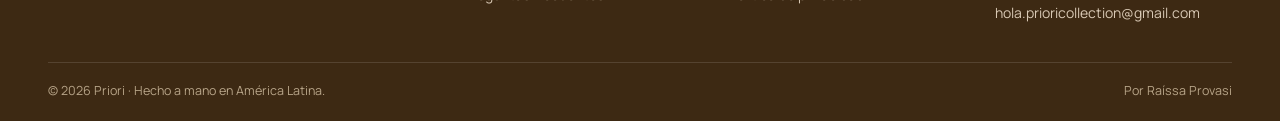
==== commit 6bb7b0ff: "Botão "Continuar" vira rosa marsala e sem a seta Nas 3 telas de configurador (colección, personaliza" ====
--- a/coleccion.html
+++ b/coleccion.html
@@ -60,7 +60,7 @@
           <p class="sidebar-title">Tu journal</p>
           <div id="collSummary"></div>
           <div class="sum-total"><span class="k">Total</span><span class="v" id="collTotal">$0</span></div>
-          <button class="btn btn-couro btn-block" id="collContinueBtn">Continuar con mi pedido →</button>
+          <button class="btn btn-continue btn-block" id="collContinueBtn">Continuar con mi pedido</button>
           <p class="sidebar-note">Siguiente paso: tus datos de entrega y el envío por WhatsApp.</p>
         </div>
       </aside>
@@ -70,7 +70,7 @@
 
 <div class="mobile-order-bar" id="mobileOrderBar">
   <div class="moa-total"><span class="lbl">Total</span><span class="val" id="collTotalMobile">$0</span></div>
-  <button class="btn btn-couro" id="collContinueBtnMobile">Continuar →</button>
+  <button class="btn btn-continue" id="collContinueBtnMobile">Continuar</button>
 </div>
 
 <div id="site-footer"></div>
--- a/assets/css/tokens.css
+++ b/assets/css/tokens.css
@@ -15,6 +15,8 @@
   --card-2:#E8DFD3;
   --muted:#6B5D4D;
   --marsala:#7d2c3a;
+  --rosa-continuar:#A73B54;
+  --rosa-continuar-2:#B64A63;
   --line:#e4dccf;
   --gold:#d8a24a;
   --wpp:#25a35a;
@@ -81,6 +83,8 @@
 }
 .btn-couro{ background:var(--couro); color:#fff; }
 .btn-couro:hover{ background:var(--couro-2); transform:translateY(-1px); }
+.btn-continue{ background:var(--rosa-continuar); color:#fff; }
+.btn-continue:hover{ background:var(--rosa-continuar-2); transform:translateY(-1px); }
 .btn-ghost{ background:#fff; color:var(--couro); border:1.5px solid var(--line); }
 .btn-ghost:hover{ border-color:var(--couro); }
 .btn-ghost.on-dark{ background:transparent; color:#fff; border-color:rgba(255,255,255,.4); }
--- a/assets/css/layout.css
+++ b/assets/css/layout.css
@@ -56,26 +56,36 @@
 .flow-eyebrow{ text-align:center; }
 
 /* ---- footer ---- */
-.pr-foot{ background:var(--couro); color:#e6d9c8; padding:60px 0 28px; }
+.pr-foot{ background:var(--couro); color:#e6d9c8; padding:44px 0 20px; }
 .pr-foot-in{ max-width:1240px; margin:0 auto; padding:0 28px; }
-.pr-foot .foot-grid{ display:grid; grid-template-columns:1.6fr 1fr 1fr 1fr; gap:40px; }
-.pr-foot .foot-brand .flogo{ width:64px; height:64px; border-radius:50%; margin-bottom:16px; }
-.pr-foot .foot-brand p{ font-size:14px; color:#c9b8a2; line-height:1.6; max-width:34ch; }
-.pr-foot .foot-col h5{ font-size:12px; font-weight:800; letter-spacing:.14em; text-transform:uppercase; color:#e9c98a; margin-bottom:14px; }
+.pr-foot .foot-grid{ display:grid; grid-template-columns:1fr 2fr; gap:32px; align-items:start; }
+
+.pr-foot .foot-brand{ display:flex; align-items:center; gap:16px; }
+.pr-foot .foot-brand .flogo{ width:76px; height:76px; border-radius:50%; flex:none; }
+.pr-foot .foot-brand-name{ font-family:var(--ff-body); font-weight:800; font-size:1.15rem; letter-spacing:.03em; color:#fff; margin:0; }
+.pr-foot .foot-brand-tag{ font-size:13px; color:#c9b8a2; line-height:1.5; margin:.3em 0 0; }
+
+.pr-foot .foot-cols{ display:grid; grid-template-columns:repeat(3,1fr); gap:28px; }
+.pr-foot .foot-col h5{ font-size:12px; font-weight:800; letter-spacing:.14em; text-transform:uppercase; color:#e9c98a; margin-bottom:20px; }
 .pr-foot .foot-col a{ display:block; font-size:14px; color:#d8c8b4; padding:6px 0; transition:color .15s; }
 .pr-foot .foot-col a:hover{ color:#fff; }
 .pr-foot .foot-social{ display:flex; gap:12px; margin-top:2px; }
 .pr-foot .foot-social a{ width:40px; height:40px; border-radius:11px; background:rgba(255,255,255,.08); display:flex; align-items:center; justify-content:center; padding:0; transition:background .15s; }
 .pr-foot .foot-social a:hover{ background:rgba(255,255,255,.18); }
 .pr-foot .foot-social svg{ width:20px; height:20px; }
-.pr-foot .foot-email{ display:block; margin-top:14px; font-size:13px; font-style:italic; color:#c9a06a; padding:0; }
+.pr-foot .foot-email{ display:block; margin-top:12px; font-size:14px; color:#d8c8b4; padding:0; transition:color .15s; }
 .pr-foot .foot-email:hover{ color:#fff; }
-.pr-foot .foot-bottom{ margin-top:44px; padding-top:22px; border-top:1px solid rgba(255,255,255,.12); display:flex; justify-content:space-between; gap:16px; flex-wrap:wrap; font-size:12.5px; color:#b7a488; }
-@media (max-width:1000px){
-  .pr-foot .foot-grid{ grid-template-columns:1fr 1fr; gap:32px; }
-  .pr-foot .foot-brand{ grid-column:1/-1; }
+
+.pr-foot .foot-bottom{ margin-top:32px; padding-top:18px; border-top:1px solid rgba(255,255,255,.12); display:flex; justify-content:space-between; gap:16px; flex-wrap:wrap; font-size:12.5px; color:#b7a488; }
+@media (max-width:900px){
+  .pr-foot .foot-grid{ grid-template-columns:1fr; gap:28px; }
 }
-@media (max-width:560px){ .pr-foot .foot-grid{ grid-template-columns:1fr; } }
+@media (max-width:560px){
+  .pr-foot .foot-cols{ grid-template-columns:1fr 1fr; gap:24px; }
+}
+@media (max-width:400px){
+  .pr-foot .foot-cols{ grid-template-columns:1fr; }
+}
 
 /* ---- páginas de contenido (sobre, dudas, privacidad) ---- */
 .pr-doc{ max-width:760px; margin:0 auto; padding:60px 28px 90px; }
--- a/assets/css/configurator.css
+++ b/assets/css/configurator.css
@@ -69,24 +69,32 @@
 .charm-name{ font-size:.85rem; }
 .charm-chip .chip-price{ font-size:.72rem; }
 
-.addon-card{ display:flex; align-items:flex-start; gap:16px; border:1px solid var(--line); border-radius:var(--r-sm); padding:18px 20px; margin-bottom:14px; cursor:pointer; }
+.addon-card{ display:flex; align-items:flex-start; gap:16px; border:1px solid var(--line); border-radius:var(--r-sm); padding:18px 20px; margin-bottom:14px; }
 .addon-card:last-child{ margin-bottom:0; }
-.addon-card:hover{ border-color:var(--couro); }
-.addon-card.selected{ border-color:var(--couro); background:var(--card); }
-.addon-check{ width:20px; height:20px; border-radius:5px; border:1px solid var(--line); flex:none; margin-top:2px; display:flex; align-items:center; justify-content:center; font-size:.7rem; color:#fff; }
-.addon-card.selected .addon-check{ background:var(--couro); border-color:var(--couro); }
-.addon-body{ flex:1; }
 .addon-top{ display:flex; justify-content:space-between; gap:12px; align-items:baseline; }
 .addon-top strong{ font-weight:700; }
 .addon-price{ white-space:nowrap; font-size:.9rem; }
-.addon-price .was{ text-decoration:line-through; color:var(--muted); margin-right:6px; font-size:.85em; }
-.addon-body p{ margin:.35em 0 0; font-size:.85rem; color:var(--muted); }
 
-/* refil extra: no es un card clicable entero (tiene controles propios adentro) */
-.refill-extra-card{ cursor:default; flex-direction:column; }
-.refill-extra-card .addon-body{ width:100%; }
+/* refil extra: no es un card clicable entero (tiene controles propios adentro).
+   2 columnas: contenido a la izquierda, carrusel de fotos a la derecha. */
+.refill-extra-card{ cursor:default; align-items:stretch; gap:20px; }
+.refill-extra-card .refill-extra-body{ flex:1; min-width:0; }
 .refill-extra-card .nb-row{ margin-top:14px; margin-bottom:0; }
 .addon-fixed-color{ margin:14px 0 0; font-size:.82rem; color:var(--muted); font-style:italic; }
+
+.refill-extra-photos{ flex:none; width:190px; display:flex; flex-direction:column; gap:10px; }
+.photo-carousel-slide{ aspect-ratio:4/3; }
+.photo-carousel-nav{ display:flex; align-items:center; justify-content:space-between; gap:8px; }
+.pc-arrow{ width:28px; height:28px; border-radius:50%; border:1px solid var(--line); background:#fff; color:var(--couro); font-size:1rem; line-height:1; display:flex; align-items:center; justify-content:center; cursor:pointer; flex:none; transition:border-color .15s, background .15s; }
+.pc-arrow:hover:not(:disabled){ border-color:var(--couro); background:var(--card); }
+.pc-arrow:disabled{ opacity:.35; cursor:not-allowed; }
+.pc-dots{ display:flex; align-items:center; gap:5px; }
+.pc-dot{ width:6px; height:6px; border-radius:50%; background:var(--line); flex:none; }
+.pc-dot.active{ background:var(--couro); }
+@media (max-width:640px){
+  .refill-extra-card{ flex-direction:column; }
+  .refill-extra-photos{ width:100%; }
+}
 
 /* seletor de cantidad (dijes, refis extra) */
 .qty-stepper{ display:inline-flex; align-items:center; gap:10px; }
@@ -99,11 +107,6 @@
 .charm-chip{ flex-wrap:wrap; }
 .charm-chip .qty-stepper.mini{ margin-left:auto; }
 
-/* fotos de referencia en fila (placeholders pequeños, mientras no llegan las fotos reales) */
-.photo-slots-row{ display:flex; flex-wrap:wrap; gap:8px; }
-.mini-photo-slot{ width:56px; height:56px; flex:none; }
-.mini-photo-slot span{ font-size:.6rem; padding:0 4px; }
-
 /* tamaño por cuaderno (Reposición) */
 .nb-size-row{ display:flex; gap:10px; flex-wrap:wrap; }
 .nb-size-option{ border:1px solid var(--line); border-radius:var(--r-sm); padding:10px 16px; cursor:pointer; display:flex; align-items:center; gap:10px; font-size:.85rem; transition:all .2s; }
@@ -112,8 +115,17 @@
 .nb-size-price{ color:var(--muted); font-size:.82rem; }
 .nb-size-option.selected .nb-size-price{ color:var(--couro); }
 
-/* textarea de notas dentro del configurador (Detalles extra) */
-.field-note{ margin-top:18px; }
+/* Detalles extra: tarjetas con foto cuadrada arriba, nombre y precio abajo
+   (en vez del chip horizontal), para que la foto se vea grande y clara. */
+.tile-grid{ display:grid; grid-template-columns:repeat(auto-fill, minmax(112px, 1fr)); gap:14px; }
+.tile-card{ border:1px solid var(--line); border-radius:var(--r-sm); padding:10px; cursor:pointer; text-align:center; transition:all .2s; }
+.tile-card:hover{ border-color:var(--couro); }
+.tile-card.selected{ border-color:var(--couro); background:var(--card); box-shadow:inset 0 0 0 1px var(--couro); }
+.tile-photo{ aspect-ratio:1/1; margin-bottom:10px; }
+.tile-photo span{ font-size:.68rem; }
+.tile-name{ font-size:.82rem; font-weight:600; line-height:1.3; }
+.tile-card.selected .tile-name{ color:var(--couro); }
+.tile-price{ font-size:.76rem; color:var(--muted); margin-top:2px; }
 
 .preset-grid{ display:grid; grid-template-columns:repeat(2,1fr); gap:22px; }
 @media (max-width:700px){ .preset-grid{ grid-template-columns:1fr; } }
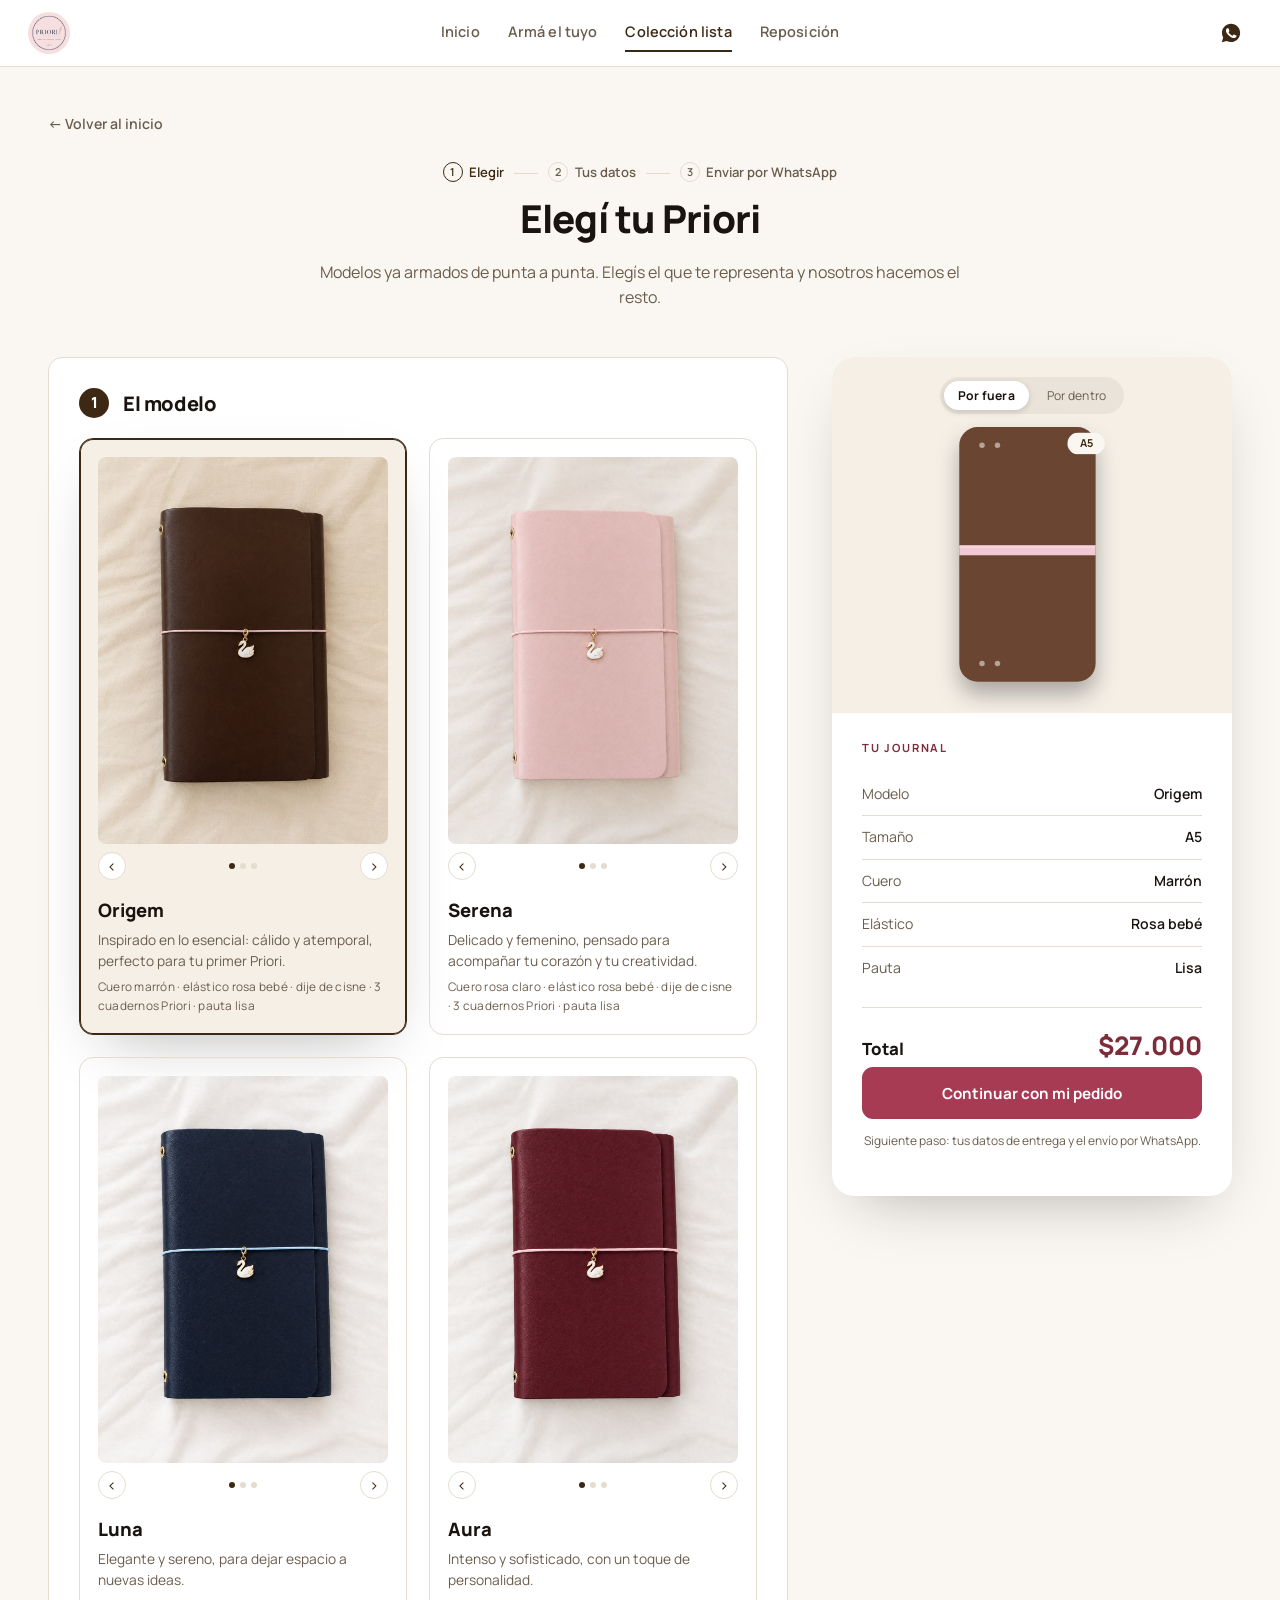
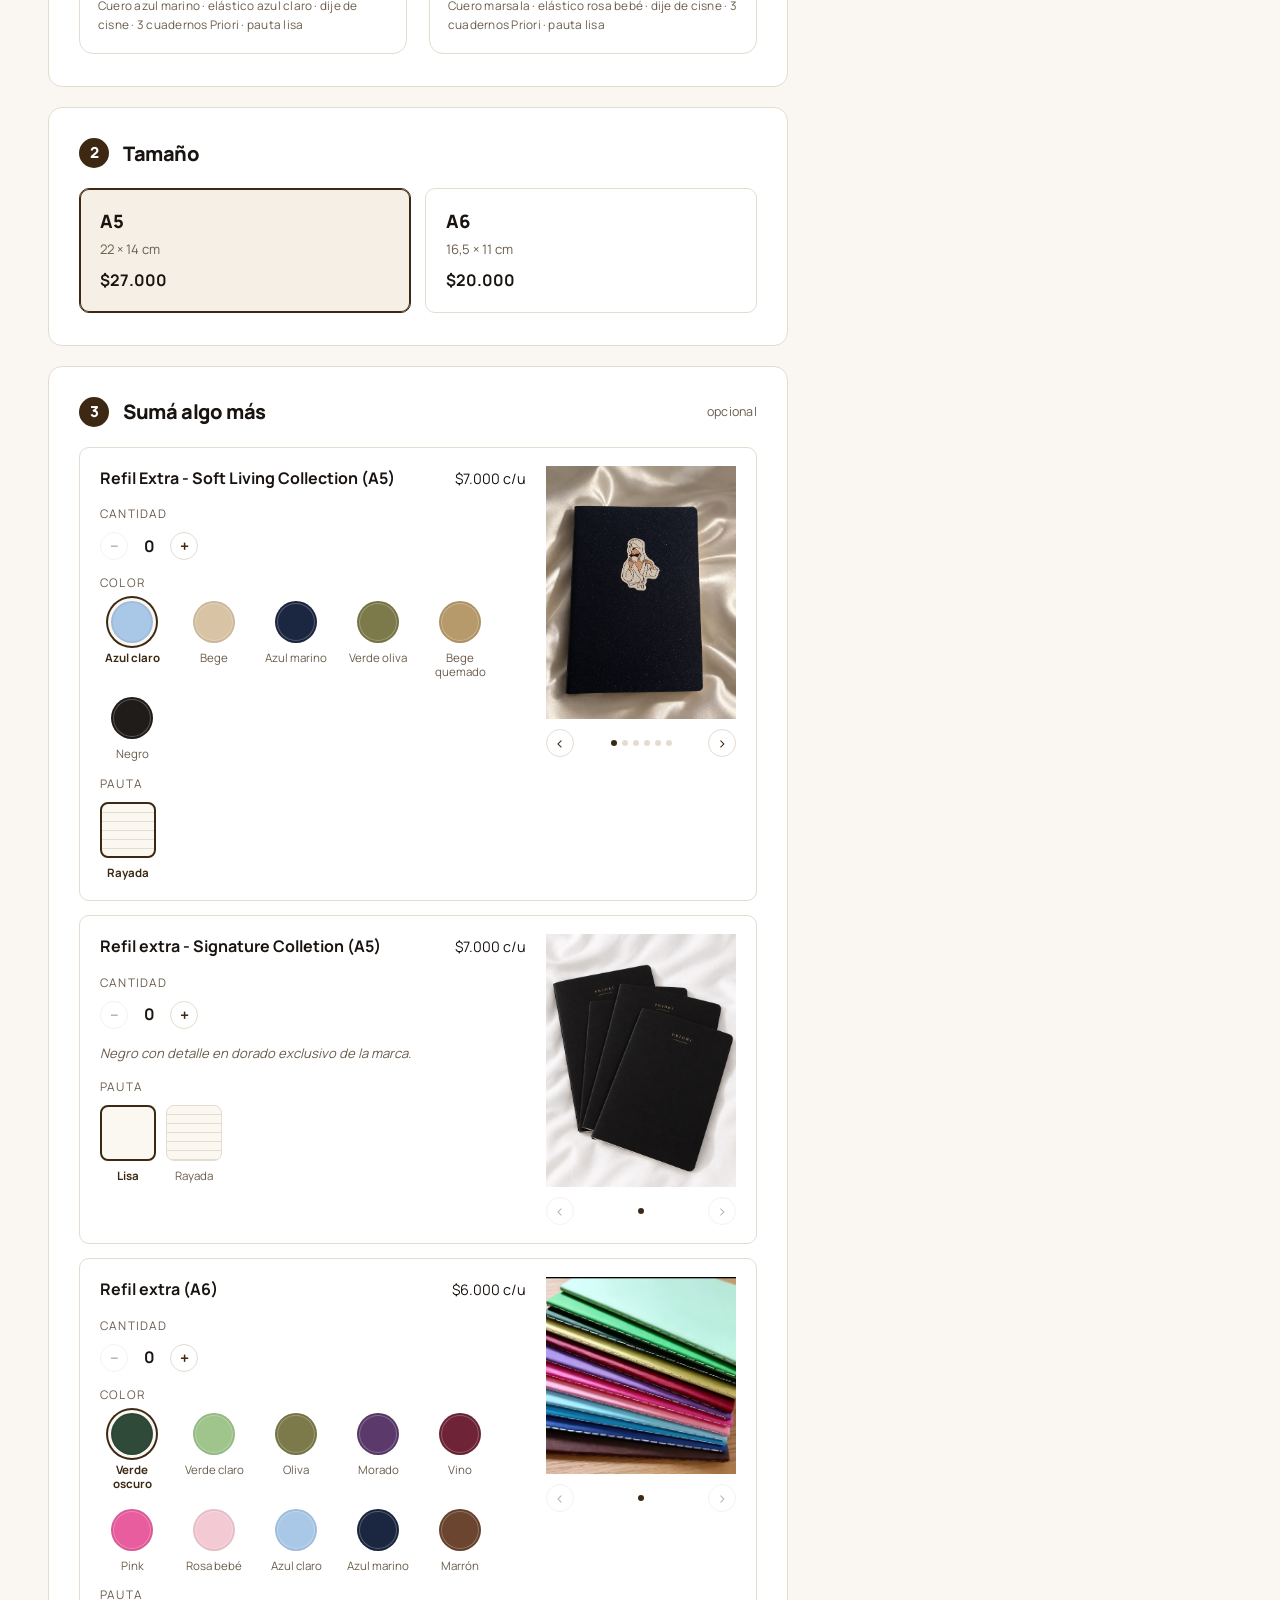
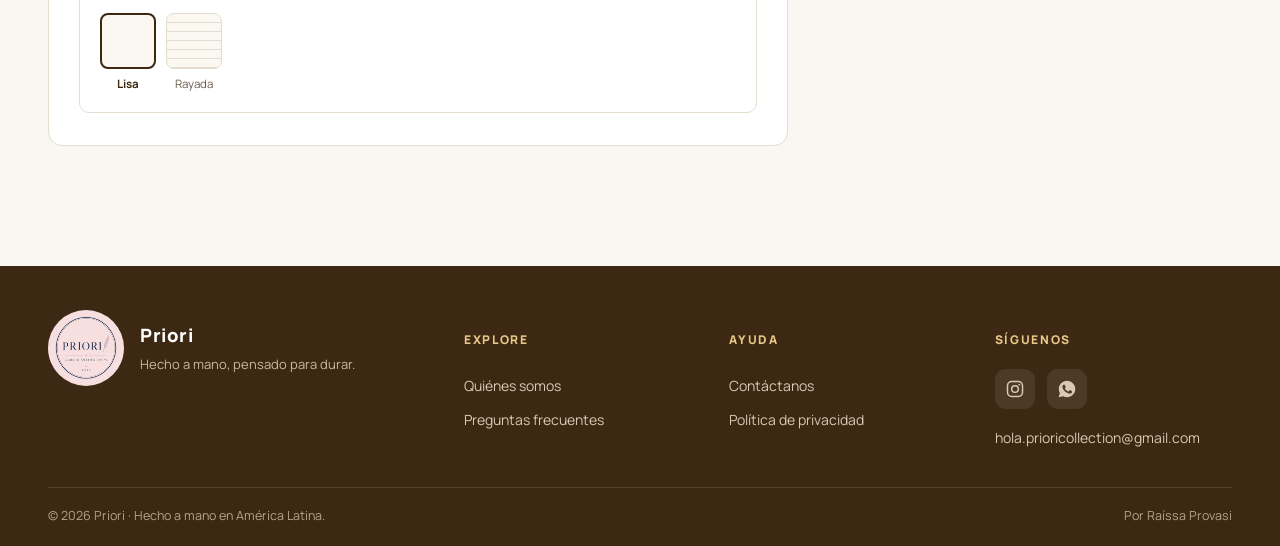
==== commit cfc5adfa: "Adicionar favicon da marca em todas as páginas Reaproveita assets/img/logo.png (já usado no nav e no" ====
--- a/coleccion.html
+++ b/coleccion.html
@@ -5,6 +5,7 @@
 <meta name="viewport" content="width=device-width, initial-scale=1.0">
 <title>Elegí tu Priori · Colección lista</title>
 <meta name="description" content="Modelos Priori ya armados de punta a punta. Elegí el que te representa y nosotros hacemos el resto.">
+<link rel="icon" type="image/png" href="assets/img/logo.png">
 <link rel="stylesheet" href="assets/css/tokens.css">
 <link rel="stylesheet" href="assets/css/layout.css">
 <link rel="stylesheet" href="assets/css/configurator.css">
--- a/assets/css/layout.css
+++ b/assets/css/layout.css
@@ -35,9 +35,9 @@
 
 /* ---- marquee ---- */
 .marquee-strip{ background:var(--card); border-top:1px solid var(--line); border-bottom:1px solid var(--line); padding:14px 0; overflow:hidden; }
-.marquee-track{ display:flex; white-space:nowrap; animation:scroll-left 24s linear infinite; width:max-content; will-change:transform; }
+.marquee-track{ display:flex; white-space:nowrap; animation:scroll-left 42s linear infinite; width:max-content; will-change:transform; }
 @keyframes scroll-left{ from{ transform:translateX(0); } to{ transform:translateX(-50%); } }
-.marquee-set{ font-size:.95rem; font-weight:600; color:var(--muted); letter-spacing:.01em; }
+.marquee-set{ font-size:.95rem; font-weight:600; color:var(--marsala); letter-spacing:.01em; }
 
 /* ---- flow steps (indicador de pasos) ---- */
 .flow-page{ background:var(--cream); min-height:100vh; padding:44px 0 100px; }
--- a/assets/css/configurator.css
+++ b/assets/css/configurator.css
@@ -84,6 +84,10 @@
 
 .refill-extra-photos{ flex:none; width:190px; display:flex; flex-direction:column; gap:10px; }
 .photo-carousel-slide{ aspect-ratio:4/3; }
+img.photo-carousel-slide{ width:100%; object-fit:cover; display:block; }
+.refill-extra-photos[data-refillphotos="rajado-a5"] .photo-carousel-slide,
+.refill-extra-photos[data-refillphotos="liso-a5-dorado"] .photo-carousel-slide{ aspect-ratio:3/4; }
+.refill-extra-photos[data-refillphotos="a6"] .photo-carousel-slide{ aspect-ratio:828/858; }
 .photo-carousel-nav{ display:flex; align-items:center; justify-content:space-between; gap:8px; }
 .pc-arrow{ width:28px; height:28px; border-radius:50%; border:1px solid var(--line); background:#fff; color:var(--couro); font-size:1rem; line-height:1; display:flex; align-items:center; justify-content:center; cursor:pointer; flex:none; transition:border-color .15s, background .15s; }
 .pc-arrow:hover:not(:disabled){ border-color:var(--couro); background:var(--card); }
@@ -115,13 +119,17 @@
 .nb-size-price{ color:var(--muted); font-size:.82rem; }
 .nb-size-option.selected .nb-size-price{ color:var(--couro); }
 
-/* Detalles extra: tarjetas con foto cuadrada arriba, nombre y precio abajo
-   (en vez del chip horizontal), para que la foto se vea grande y clara. */
-.tile-grid{ display:grid; grid-template-columns:repeat(auto-fill, minmax(112px, 1fr)); gap:14px; }
+/* Detalles extra: tarjetas con carrusel de fotos arriba (varias opciones de
+   diseño por ítem), nombre y precio abajo, para que la foto se vea grande y clara. */
+.tile-grid{ display:grid; grid-template-columns:repeat(auto-fill, minmax(140px, 1fr)); gap:14px; }
 .tile-card{ border:1px solid var(--line); border-radius:var(--r-sm); padding:10px; cursor:pointer; text-align:center; transition:all .2s; }
 .tile-card:hover{ border-color:var(--couro); }
 .tile-card.selected{ border-color:var(--couro); background:var(--card); box-shadow:inset 0 0 0 1px var(--couro); }
-.tile-photo{ aspect-ratio:1/1; margin-bottom:10px; }
+.tile-photo{ width:100%; display:flex; flex-direction:column; gap:6px; margin-bottom:10px; }
+.tile-photo .photo-carousel-slide{ aspect-ratio:1/1; border-radius:calc(var(--r-sm) - 2px); }
+/* fotos de referencia de producto (fondo blanco, proporciones distintas entre
+   sí) — se contienen enteras en el cuadro en vez de recortarse como "cover". */
+.tile-photo img.photo-carousel-slide{ object-fit:contain; background:var(--cream); }
 .tile-photo span{ font-size:.68rem; }
 .tile-name{ font-size:.82rem; font-weight:600; line-height:1.3; }
 .tile-card.selected .tile-name{ color:var(--couro); }
@@ -132,8 +140,8 @@
 .preset-card{ border:1.5px solid var(--line); border-radius:var(--r-md); padding:18px; cursor:pointer; display:flex; flex-direction:column; gap:16px; transition:all .2s; }
 .preset-card:hover{ border-color:var(--couro); transform:translateY(-3px); }
 .preset-card.selected{ border-color:var(--couro); background:var(--card); box-shadow:inset 0 0 0 1px var(--couro), var(--shadow); }
-.preset-photo{ width:100%; aspect-ratio:4/3; border-radius:calc(var(--r-md) - 6px); overflow:hidden; position:relative; display:flex; align-items:center; justify-content:center; }
-.preset-photo .journal-svg-preset{ width:74px; }
+.preset-photo{ width:100%; display:flex; flex-direction:column; gap:8px; }
+.preset-photo .photo-carousel-slide{ aspect-ratio:3/4; border-radius:calc(var(--r-md) - 6px); }
 .preset-card-body{ display:flex; align-items:flex-start; justify-content:space-between; gap:12px; }
 .preset-name{ font-weight:800; font-size:1.15rem; color:var(--ink); }
 .preset-copy{ font-size:.86rem; color:var(--muted); margin:.35em 0 0; line-height:1.5; }
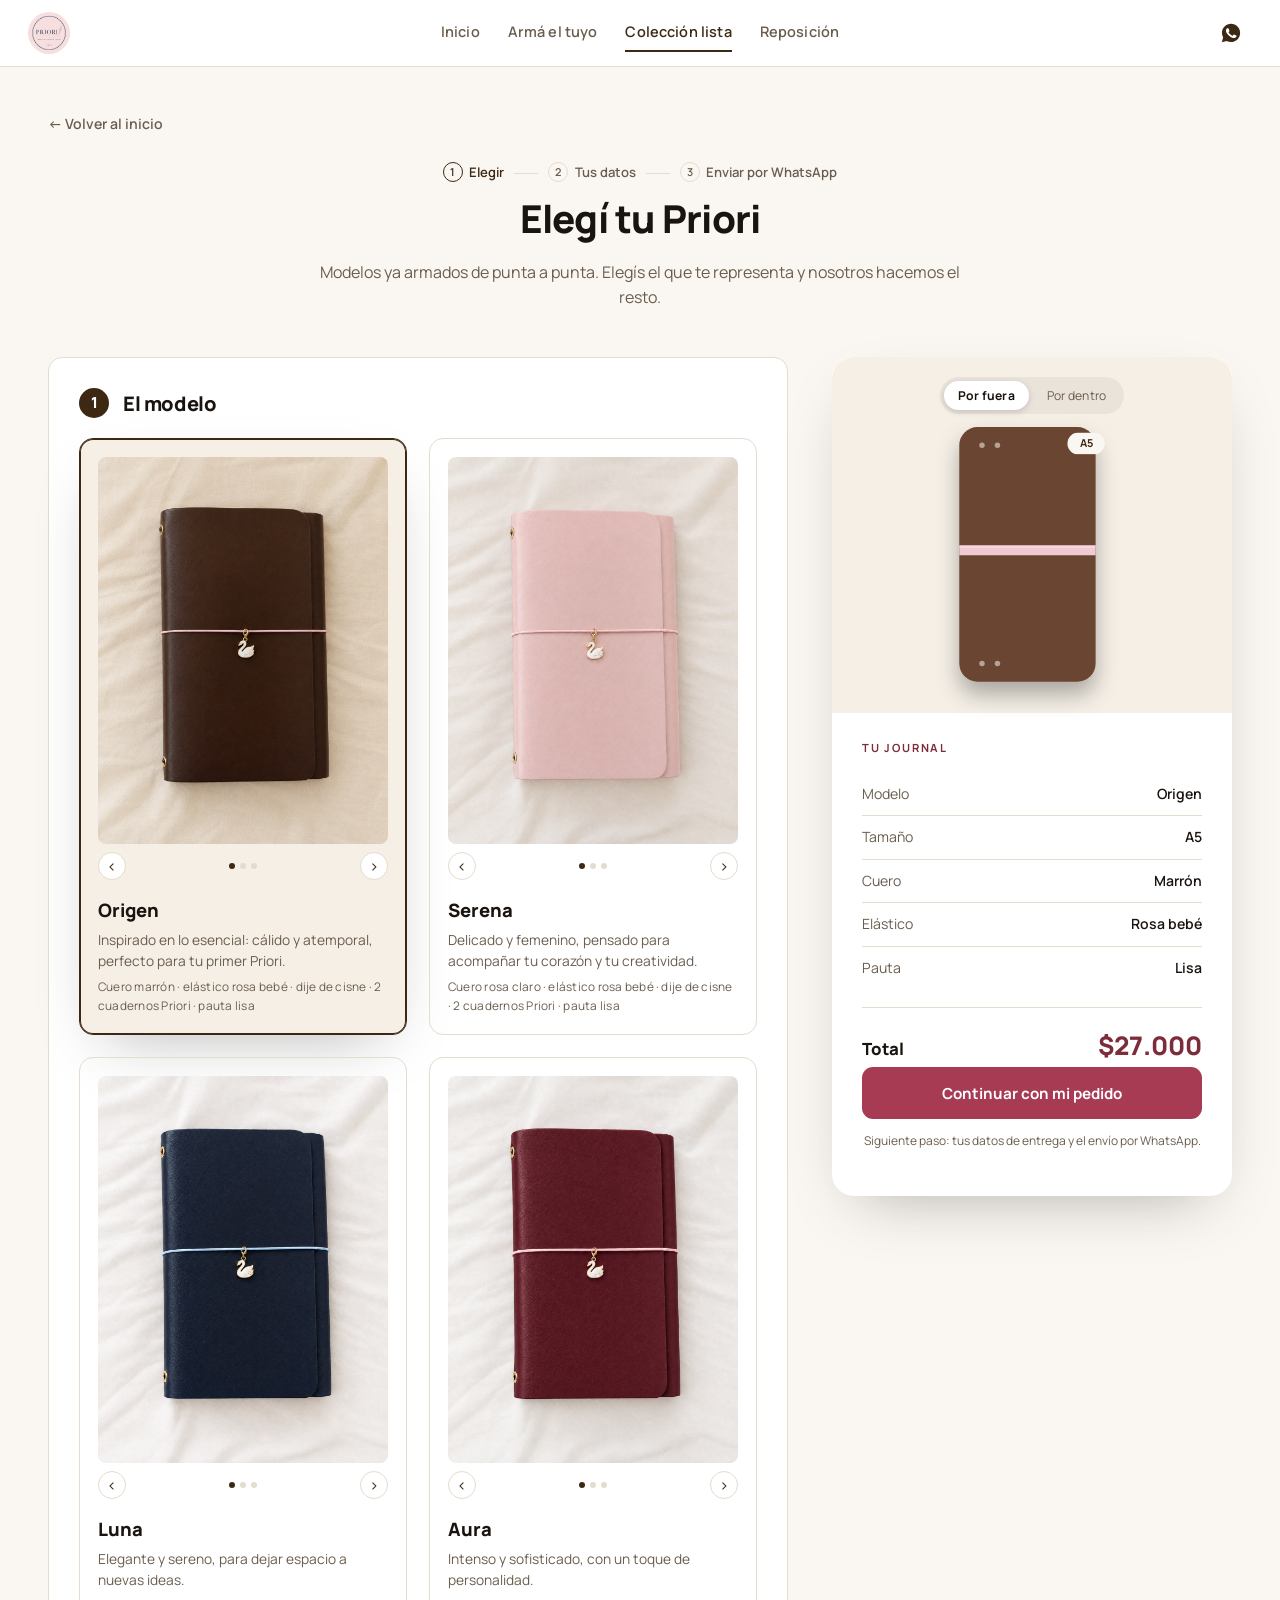
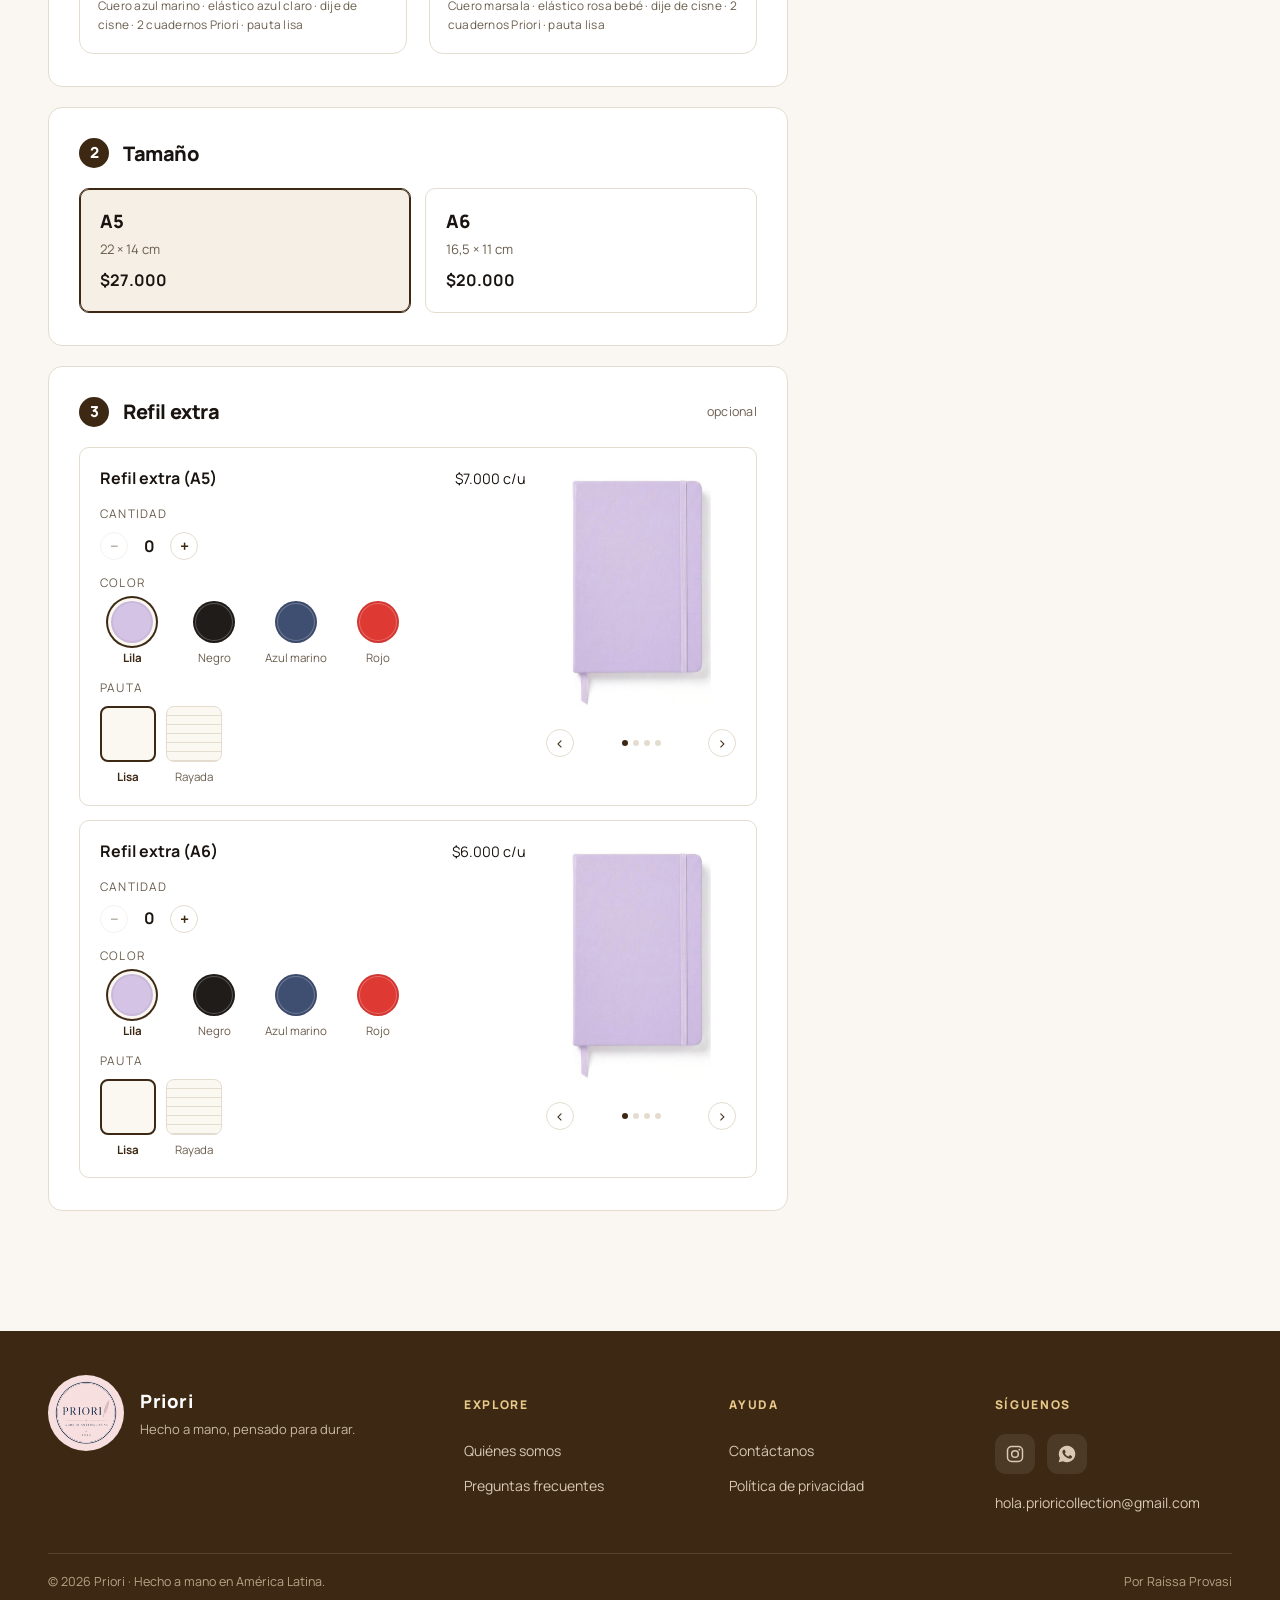
==== commit fabad12a: "Colección lista: Refil extra com um só caderno (A5 e A6), igual ao personalizador - A seção 3 "Sumá " ====
--- a/coleccion.html
+++ b/coleccion.html
@@ -43,7 +43,7 @@
         </div>
 
         <div class="step-card">
-          <div class="step-head"><div class="step-head-left"><span class="step-num">3</span><h3>Sumá algo más</h3></div><span class="step-note">opcional</span></div>
+          <div class="step-head"><div class="step-head-left"><span class="step-num">3</span><h3>Refil extra</h3></div><span class="step-note">opcional</span></div>
           <div id="collAddonsWrap"></div>
         </div>
 
--- a/assets/css/layout.css
+++ b/assets/css/layout.css
@@ -98,6 +98,7 @@
 .pr-doc article ul{ margin-top:12px; padding-left:22px; }
 .pr-doc article li{ color:#4a4034; margin-top:7px; line-height:1.7; }
 .pr-doc article a{ color:var(--couro); font-weight:600; }
+.pr-doc article a.btn-couro{ color:#fff; }
 .pr-doc .pendiente{ color:var(--marsala); font-weight:700; font-style:italic; }
 .pr-doc .doc-cta{ margin-top:40px; padding-top:28px; border-top:1px solid var(--line); }
 
--- a/assets/css/configurator.css
+++ b/assets/css/configurator.css
@@ -43,7 +43,6 @@
 .pauta-swatch{ width:56px; height:56px; border-radius:8px; border:1px solid var(--line); background:#fbf8f2; position:relative; overflow:hidden; }
 .pauta-option.selected .pauta-swatch{ border:2px solid var(--couro); }
 .pauta-swatch.p-rayada{ background-image:repeating-linear-gradient(transparent, transparent 8px, var(--line) 8px, var(--line) 9px); }
-.pauta-swatch.p-punteada{ background-image:radial-gradient(var(--line) 1px, transparent 1.4px); background-size:9px 9px; }
 .pauta-option span{ font-size:.72rem; color:var(--muted); }
 .pauta-option.selected span{ color:var(--couro); font-weight:700; }
 .nb-price-hint{ font-size:.72rem; color:var(--muted); margin-left:6px; }
@@ -85,9 +84,11 @@
 .refill-extra-photos{ flex:none; width:190px; display:flex; flex-direction:column; gap:10px; }
 .photo-carousel-slide{ aspect-ratio:4/3; }
 img.photo-carousel-slide{ width:100%; object-fit:cover; display:block; }
-.refill-extra-photos[data-refillphotos="rajado-a5"] .photo-carousel-slide,
-.refill-extra-photos[data-refillphotos="liso-a5-dorado"] .photo-carousel-slide{ aspect-ratio:3/4; }
-.refill-extra-photos[data-refillphotos="a6"] .photo-carousel-slide{ aspect-ratio:828/858; }
+/* refil extra (personalizador y colección lista): fotos 3:4 que se ven completas (contain), sin recorte */
+.refill-extra-photos[data-refillphotos="refil-a5"] .photo-carousel-slide,
+.refill-extra-photos[data-refillphotos="refil-a6"] .photo-carousel-slide{ aspect-ratio:3/4; }
+.refill-extra-photos[data-refillphotos="refil-a5"] img.photo-carousel-slide,
+.refill-extra-photos[data-refillphotos="refil-a6"] img.photo-carousel-slide{ object-fit:contain; background:#fff; }
 .photo-carousel-nav{ display:flex; align-items:center; justify-content:space-between; gap:8px; }
 .pc-arrow{ width:28px; height:28px; border-radius:50%; border:1px solid var(--line); background:#fff; color:var(--couro); font-size:1rem; line-height:1; display:flex; align-items:center; justify-content:center; cursor:pointer; flex:none; transition:border-color .15s, background .15s; }
 .pc-arrow:hover:not(:disabled){ border-color:var(--couro); background:var(--card); }
